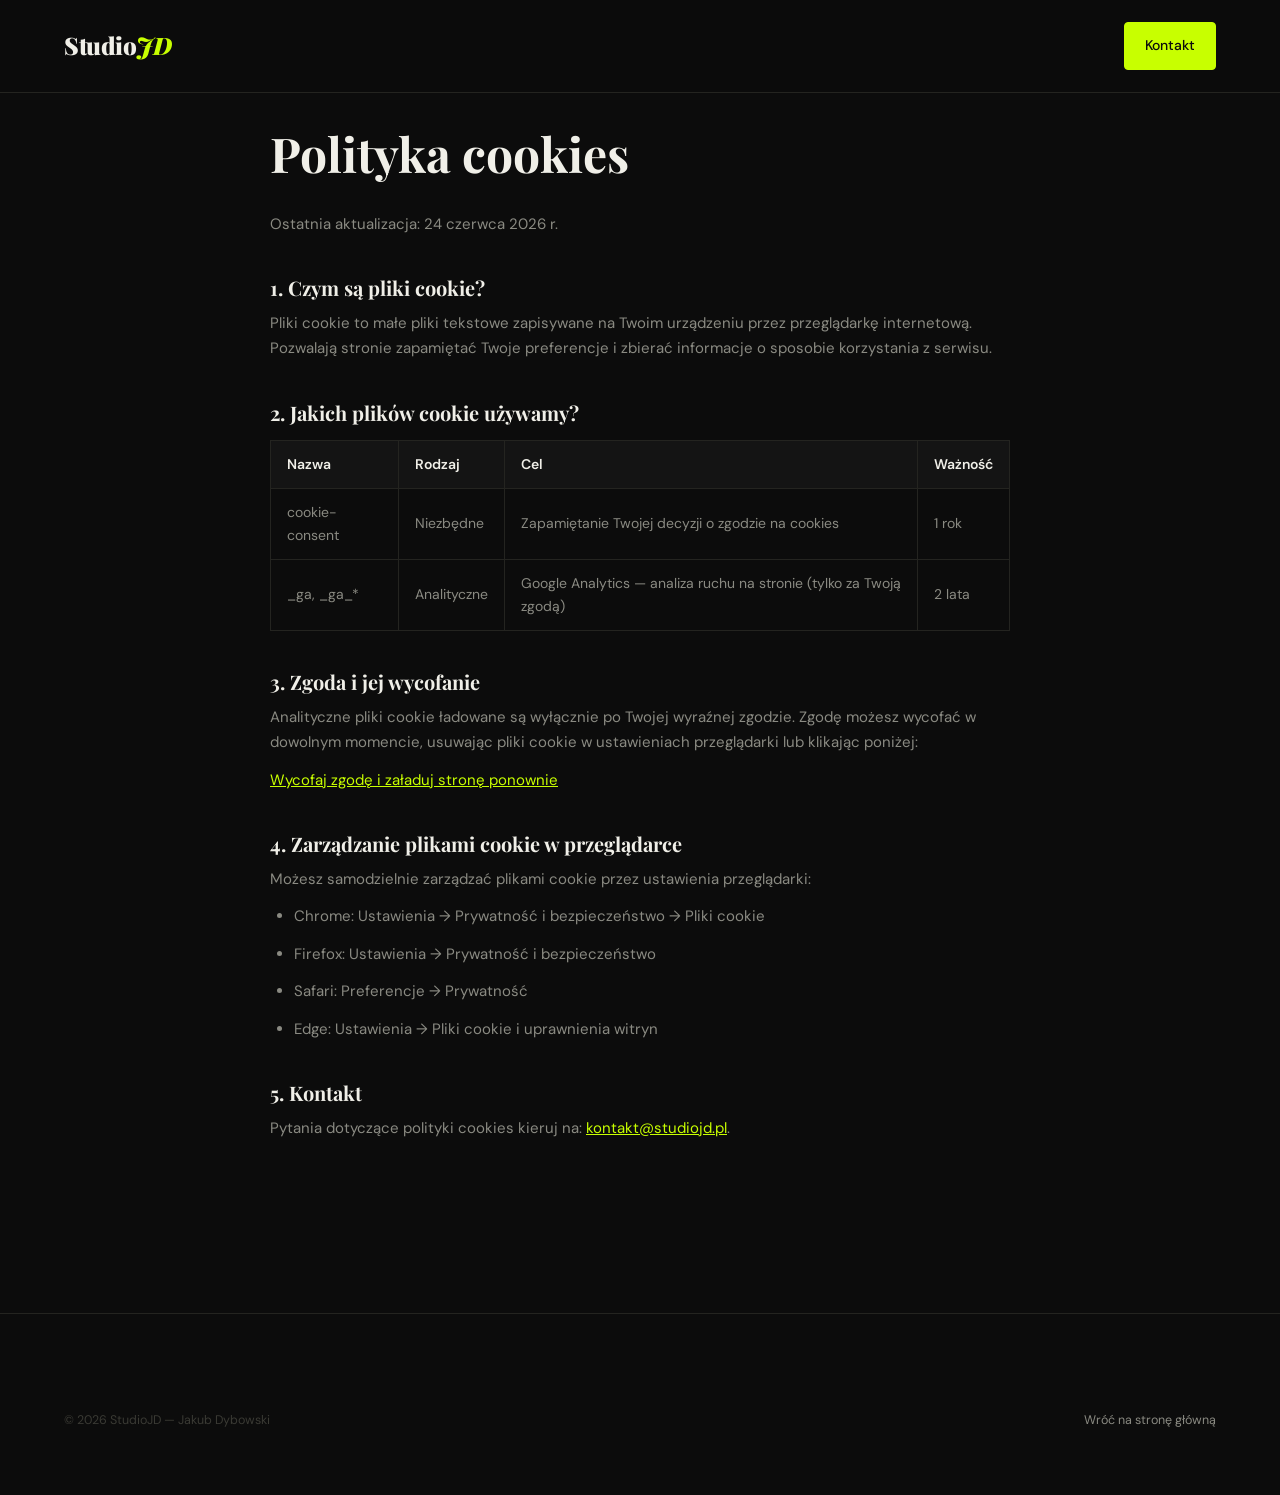
==== polityka-cookies.html @ d6a3411d "Initial commit — StudioJD website" ====
<!DOCTYPE html>
<html lang="pl">
<head>
  <meta charset="UTF-8">
  <meta name="viewport" content="width=device-width, initial-scale=1.0">
  <title>Polityka cookies — StudioJD</title>
  <meta name="robots" content="noindex, follow">
  <link rel="preconnect" href="https://fonts.googleapis.com">
  <link rel="preconnect" href="https://fonts.gstatic.com" crossorigin>
  <link href="https://fonts.googleapis.com/css2?family=Playfair+Display:wght@700&family=DM+Sans:wght@400;500&display=swap" rel="stylesheet">
  <link rel="stylesheet" href="css/style.css">
  <style>
    .legal-page { padding-block: 8rem 6rem; max-width: 740px; margin-inline: auto; }
    .legal-page h1 { font-size: clamp(2rem, 5vw, 3rem); margin-bottom: 2rem; }
    .legal-page h2 { font-size: 1.25rem; margin-top: 2.5rem; margin-bottom: 0.75rem; }
    .legal-page p, .legal-page li { color: var(--text-2); line-height: 1.7; margin-bottom: 0.75rem; }
    .legal-page ul { list-style: disc; padding-left: 1.5rem; }
    .legal-page strong { color: var(--text); }
    .legal-page a { color: var(--accent); text-decoration: underline; }
    .cookie-table { width: 100%; border-collapse: collapse; font-size: 0.875rem; margin-block: 1rem; }
    .cookie-table th, .cookie-table td { padding: 0.75rem 1rem; text-align: left; border: 1px solid var(--border); }
    .cookie-table th { background: var(--bg-2); color: var(--text); font-weight: 600; }
    .cookie-table td { color: var(--text-2); }
  </style>
</head>
<body>
  <a class="skip-link" href="#main">Przejdź do treści</a>
  <header class="site-header is-scrolled">
    <nav class="nav container">
      <a href="/" class="logo-text">Studio<em>JD</em></a>
      <a href="/#kontakt" class="btn btn--primary" style="font-size:0.875rem;padding:0.625rem 1.25rem;">Kontakt</a>
    </nav>
  </header>

  <main id="main">
    <div class="container">
      <article class="legal-page">
        <h1>Polityka cookies</h1>
        <p>Ostatnia aktualizacja: 24 czerwca 2026 r.</p>

        <h2>1. Czym są pliki cookie?</h2>
        <p>Pliki cookie to małe pliki tekstowe zapisywane na Twoim urządzeniu przez przeglądarkę internetową. Pozwalają stronie zapamiętać Twoje preferencje i zbierać informacje o sposobie korzystania z serwisu.</p>

        <h2>2. Jakich plików cookie używamy?</h2>
        <table class="cookie-table">
          <thead>
            <tr>
              <th>Nazwa</th>
              <th>Rodzaj</th>
              <th>Cel</th>
              <th>Ważność</th>
            </tr>
          </thead>
          <tbody>
            <tr>
              <td>cookie-consent</td>
              <td>Niezbędne</td>
              <td>Zapamiętanie Twojej decyzji o zgodzie na cookies</td>
              <td>1 rok</td>
            </tr>
            <tr>
              <td>_ga, _ga_*</td>
              <td>Analityczne</td>
              <td>Google Analytics — analiza ruchu na stronie (tylko za Twoją zgodą)</td>
              <td>2 lata</td>
            </tr>
          </tbody>
        </table>

        <h2>3. Zgoda i jej wycofanie</h2>
        <p>Analityczne pliki cookie ładowane są wyłącznie po Twojej wyraźnej zgodzie. Zgodę możesz wycofać w dowolnym momencie, usuwając pliki cookie w ustawieniach przeglądarki lub klikając poniżej:</p>
        <p><button onclick="localStorage.removeItem('cookie-consent'); window.location.reload();" style="color:var(--accent);text-decoration:underline;cursor:pointer;background:none;border:none;font:inherit;padding:0;">Wycofaj zgodę i załaduj stronę ponownie</button></p>

        <h2>4. Zarządzanie plikami cookie w przeglądarce</h2>
        <p>Możesz samodzielnie zarządzać plikami cookie przez ustawienia przeglądarki:</p>
        <ul>
          <li>Chrome: Ustawienia → Prywatność i bezpieczeństwo → Pliki cookie</li>
          <li>Firefox: Ustawienia → Prywatność i bezpieczeństwo</li>
          <li>Safari: Preferencje → Prywatność</li>
          <li>Edge: Ustawienia → Pliki cookie i uprawnienia witryn</li>
        </ul>

        <h2>5. Kontakt</h2>
        <p>Pytania dotyczące polityki cookies kieruj na: <a href="mailto:kontakt@studiojd.pl">kontakt@studiojd.pl</a>.</p>
      </article>
    </div>
  </main>

  <footer class="site-footer">
    <div class="container">
      <div class="footer__bottom" style="border-top:none;margin-top:0;">
        <p>&copy; 2026 StudioJD — Jakub Dybowski</p>
        <p><a href="/" style="color:var(--text-2);">Wróć na stronę główną</a></p>
      </div>
    </div>
  </footer>
</body>
</html>
---- css/style.css ----
/* ════════════════════════════════════════════
   TOKENS
════════════════════════════════════════════ */
:root {
  --bg:        #0C0C0C;
  --bg-2:      #141414;
  --bg-3:      #1C1C1C;
  --accent:    #C8FF00;
  --accent-2:  #9ECC00;
  --text:      #F0EFE8;
  --text-2:    #8A8A82;
  --text-3:    #3A3A34;
  --border:    #242420;
  --border-2:  #2E2E28;
  --green:     #4ADE80;

  --font-serif: 'Playfair Display', Georgia, serif;
  --font-sans:  'DM Sans', system-ui, -apple-system, sans-serif;

  --h1: clamp(3.5rem, 10vw, 10rem);
  --h2: clamp(1.9rem, 4.5vw, 3.75rem);
  --h3: clamp(1.05rem, 1.8vw, 1.3rem);

  --radius:    4px;
  --radius-md: 10px;

  --ease:    cubic-bezier(0.16, 1, 0.3, 1);
  --t:       240ms;
  --t-slow:  640ms;

  --container: 1280px;
  --gutter:    clamp(1.25rem, 5vw, 4rem);

  --s1:  0.5rem;
  --s2:  1rem;
  --s3:  1.5rem;
  --s4:  2rem;
  --s6:  3rem;
  --s8:  4rem;
  --s12: 6rem;
  --s16: 8rem;
  --s20: 10rem;
}

/* ════════════════════════════════════════════
   RESET
════════════════════════════════════════════ */
*, *::before, *::after { box-sizing: border-box; margin: 0; padding: 0; }
html {
  scroll-behavior: smooth;
  -webkit-font-smoothing: antialiased;
  -moz-osx-font-smoothing: grayscale;
  text-rendering: optimizeLegibility;
}
body {
  background: var(--bg);
  color: var(--text);
  font-family: var(--font-sans);
  font-size: clamp(0.9375rem, 1.1vw, 1.0625rem);
  line-height: 1.65;
  overflow-x: hidden;
}
img, video, svg { max-width: 100%; height: auto; display: block; }
a { color: inherit; text-decoration: none; }
button { cursor: pointer; border: none; background: none; font: inherit; color: inherit; }
ul, ol { list-style: none; }
input, textarea, select { font: inherit; color: inherit; }
h1, h2, h3, h4 { font-family: var(--font-serif); line-height: 1.08; font-weight: 700; }

/* ════════════════════════════════════════════
   UTILITIES
════════════════════════════════════════════ */
.container {
  width: 100%;
  max-width: var(--container);
  margin-inline: auto;
  padding-inline: var(--gutter);
}

.visually-hidden {
  position: absolute;
  width: 1px; height: 1px;
  overflow: hidden;
  clip: rect(0,0,0,0);
  white-space: nowrap;
}

.skip-link {
  position: absolute;
  top: -200%;
  left: 1rem;
  z-index: 9999;
  padding: 0.75rem 1.5rem;
  background: var(--accent);
  color: var(--bg);
  font-weight: 600;
  border-radius: var(--radius);
  transition: top 0.15s;
}
.skip-link:focus { top: 1rem; }

/* ════════════════════════════════════════════
   TYPOGRAPHY AIDS
════════════════════════════════════════════ */
.section-heading { letter-spacing: -0.025em; }
.section-heading em { color: var(--accent); font-style: italic; }

.section-header {
  display: flex;
  align-items: baseline;
  gap: var(--s4);
  margin-bottom: var(--s12);
}

.section-number {
  font-family: var(--font-sans);
  font-size: 0.75rem;
  font-weight: 500;
  color: var(--text-3);
  letter-spacing: 0.15em;
  text-transform: uppercase;
  flex-shrink: 0;
  padding-top: 0.5em;
}

/* ════════════════════════════════════════════
   REVEAL ANIMATIONS
════════════════════════════════════════════ */
.reveal-up {
  opacity: 0;
  transform: translateY(36px);
  transition: opacity var(--t-slow) var(--ease),
              transform var(--t-slow) var(--ease);
}
.reveal-up.is-visible { opacity: 1; transform: translateY(0); }

/* Clip reveal for hero heading lines */
.reveal-clip {
  display: block;
  overflow: hidden;
  line-height: 0.96;
  padding-bottom: 0.14em;
}
.reveal-clip > span {
  display: block;
  transform: translateY(108%);
  transition: transform var(--t-slow) var(--ease);
}
.reveal-clip.is-visible > span { transform: translateY(0); }

@media (prefers-reduced-motion: reduce) {
  .reveal-up, .reveal-clip, .reveal-clip > span {
    opacity: 1; transform: none; transition: none;
  }
  * { animation-duration: 0.01ms !important; animation-iteration-count: 1 !important; }
}

/* ════════════════════════════════════════════
   BUTTONS
════════════════════════════════════════════ */
.btn {
  display: inline-flex;
  align-items: center;
  justify-content: center;
  gap: 0.5rem;
  padding: 0.875rem 2rem;
  font-family: var(--font-sans);
  font-size: 0.9375rem;
  font-weight: 500;
  border-radius: var(--radius);
  border: 1.5px solid transparent;
  transition: background var(--t) var(--ease),
              border-color var(--t) var(--ease),
              color var(--t) var(--ease),
              transform var(--t) var(--ease);
  white-space: nowrap;
  cursor: pointer;
  text-decoration: none;
  min-height: 48px;
}
.btn--primary {
  background: var(--accent);
  color: var(--bg);
  border-color: var(--accent);
}
.btn--primary:hover {
  background: var(--text);
  border-color: var(--text);
  transform: translateY(-2px);
}
.btn--ghost {
  background: transparent;
  color: var(--text);
  border-color: var(--border-2);
}
.btn--ghost:hover {
  border-color: var(--text-2);
  background: var(--bg-2);
}
.btn--full { width: 100%; }
.btn:focus-visible { outline: 2px solid var(--accent); outline-offset: 3px; }

.btn-spinner { display: none; }
.btn.is-loading .btn-label { display: none; }
.btn.is-loading .btn-spinner {
  display: block;
  width: 18px; height: 18px;
  border: 2px solid rgba(0,0,0,0.25);
  border-top-color: var(--bg);
  border-radius: 50%;
  animation: spin 0.6s linear infinite;
}
@keyframes spin { to { transform: rotate(360deg); } }

/* ════════════════════════════════════════════
   NAVIGATION
════════════════════════════════════════════ */
.site-header {
  position: fixed;
  inset: 0 0 auto;
  z-index: 100;
  padding-block: 1.375rem;
  transition: background var(--t) var(--ease),
              border-color var(--t) var(--ease),
              transform var(--t-slow) var(--ease);
  border-bottom: 1px solid transparent;
}
.site-header.is-scrolled {
  background: rgba(12,12,12,0.9);
  backdrop-filter: blur(16px);
  -webkit-backdrop-filter: blur(16px);
  border-color: var(--border);
}
.site-header.is-hidden { transform: translateY(-100%); }

.nav {
  display: flex;
  align-items: center;
  justify-content: space-between;
  gap: var(--s4);
}

.nav__logo, .logo-text {
  font-family: var(--font-serif);
  font-size: 1.5rem;
  font-weight: 900;
  color: var(--text);
  letter-spacing: -0.02em;
  text-decoration: none;
  display: inline-block;
}
.logo-text em { color: var(--accent); font-style: italic; }

.nav__menu {
  display: flex;
  align-items: center;
  gap: var(--s6);
}
.nav__menu a {
  font-size: 0.875rem;
  color: var(--text-2);
  transition: color var(--t) var(--ease);
}
.nav__menu a:hover { color: var(--text); }
.nav__menu a:focus-visible { outline: 2px solid var(--accent); border-radius: 2px; }

.nav__cta {
  padding: 0.625rem 1.25rem;
  background: var(--accent) !important;
  color: var(--bg) !important;
  border-radius: var(--radius);
  font-weight: 500 !important;
  min-height: 44px;
  display: flex;
  align-items: center;
}
.nav__cta:hover { background: var(--text) !important; transform: translateY(-1px); }

.nav__toggle {
  display: none;
  flex-direction: column;
  gap: 5px;
  padding: 6px;
  z-index: 101;
  min-width: 44px;
  min-height: 44px;
  align-items: center;
  justify-content: center;
}
.nav__toggle span {
  display: block;
  width: 24px; height: 1.5px;
  background: var(--text);
  transition: transform var(--t) var(--ease), opacity var(--t);
  transform-origin: center;
}
.nav__toggle[aria-expanded="true"] span:first-child {
  transform: translateY(6.5px) rotate(45deg);
}
.nav__toggle[aria-expanded="true"] span:last-child {
  transform: translateY(-6.5px) rotate(-45deg);
}

/* ════════════════════════════════════════════
   HERO
════════════════════════════════════════════ */
.hero {
  position: relative;
  min-height: 100svh;
  display: flex;
  flex-direction: column;
  justify-content: flex-end;
  padding-top: 5rem;
  padding-bottom: var(--s16);
  overflow: hidden;
}

/* Grain texture */
.hero::after {
  content: '';
  position: absolute;
  inset: 0;
  background-image: url("data:image/svg+xml,%3Csvg xmlns='http://www.w3.org/2000/svg' width='300' height='300'%3E%3Cfilter id='n'%3E%3CfeTurbulence type='fractalNoise' baseFrequency='0.7' numOctaves='4' stitchTiles='stitch'/%3E%3CfeColorMatrix type='saturate' values='0'/%3E%3C/filter%3E%3Crect width='300' height='300' filter='url(%23n)' opacity='0.035'/%3E%3C/svg%3E");
  pointer-events: none;
  z-index: 0;
}

.hero__bg {
  position: absolute;
  inset: 0;
  z-index: 0;
  overflow: hidden;
}

.hero__year {
  position: absolute;
  right: -2vw;
  top: 50%;
  transform: translateY(-50%);
  font-family: var(--font-serif);
  font-size: clamp(8rem, 22vw, 22rem);
  font-weight: 900;
  line-height: 1;
  color: transparent;
  -webkit-text-stroke: 1px var(--border);
  text-stroke: 1px var(--border);
  user-select: none;
  white-space: nowrap;
}

.hero__container {
  position: relative;
  z-index: 1;
  display: flex;
  flex-direction: column;
}

.hero__label {
  display: flex;
  align-items: center;
  gap: 0.875rem;
  margin-bottom: var(--s8);
  font-size: 0.75rem;
  color: var(--text-2);
  letter-spacing: 0.12em;
  text-transform: uppercase;
}
.label-line {
  display: block;
  width: 36px; height: 1px;
  background: var(--accent);
  flex-shrink: 0;
}

.hero__heading {
  font-size: var(--h1);
  font-weight: 900;
  letter-spacing: -0.035em;
  margin-bottom: var(--s8);
}
.hero__line--accent {
  color: var(--accent);
  margin-left: clamp(1.5rem, 8vw, 8rem);
}
.hero__line--accent > span { transition-delay: 140ms; }
.reveal-clip:last-child > span { transition-delay: 280ms; }

.hero__foot {
  display: flex;
  align-items: flex-end;
  justify-content: space-between;
  gap: var(--s8);
  padding-top: var(--s4);
  border-top: 1px solid var(--border);
}

.hero__sub {
  font-size: clamp(0.95rem, 1.4vw, 1.15rem);
  color: var(--text-2);
  line-height: 1.55;
  max-width: 36ch;
}

.hero__actions {
  display: flex;
  gap: var(--s2);
  flex-shrink: 0;
}

/* Stats — bottom right corner */
.hero__stats {
  position: fixed; /* intentionally fixed for visual interest */
  position: absolute;
  right: var(--gutter);
  bottom: var(--s16);
  z-index: 1;
  display: flex;
  flex-direction: column;
  align-items: flex-end;
  gap: var(--s4);
}

.stat {
  text-align: right;
}
.stat > span {
  display: block;
  font-family: var(--font-serif);
  font-size: clamp(2rem, 3.5vw, 3rem);
  font-weight: 700;
  line-height: 1;
  color: var(--text);
}
.stat > small {
  display: block;
  font-size: 0.75rem;
  color: var(--text-2);
  margin-top: 0.2em;
}
.stat-num { color: var(--text); }

/* Scroll hint */
.hero__scroll {
  position: absolute;
  bottom: var(--s8);
  left: var(--gutter);
  z-index: 1;
  display: flex;
  align-items: center;
  gap: 0.75rem;
  font-size: 0.7rem;
  color: var(--text-3);
  letter-spacing: 0.12em;
  text-transform: uppercase;
}
.scroll-bar {
  display: block;
  width: 36px; height: 1px;
  background: var(--border-2);
  position: relative;
  overflow: hidden;
}
.scroll-bar::after {
  content: '';
  position: absolute;
  inset: 0;
  background: var(--accent);
  transform: translateX(-100%);
  animation: scroll-march 2.5s ease-in-out infinite;
}
@keyframes scroll-march {
  0%   { transform: translateX(-100%); }
  50%  { transform: translateX(0); }
  100% { transform: translateX(100%); }
}

/* ════════════════════════════════════════════
   SCROLL PROGRESS BAR
════════════════════════════════════════════ */
.scroll-progress {
  position: fixed;
  top: 0; left: 0;
  height: 2px;
  width: 0%;
  background: var(--accent);
  z-index: 9999;
  transition: width 0.1s linear;
  pointer-events: none;
}

/* ════════════════════════════════════════════
   TICKER
════════════════════════════════════════════ */
.ticker-outer {
  position: relative;
  overflow: hidden;
  padding-block: 2.5rem;
  margin-top: calc(-1 * var(--s8));
  z-index: 2;
  pointer-events: none;
}

.ticker {
  background: var(--accent);
  padding-block: 0.9rem;
  overflow: hidden;
  transform: rotate(-1.75deg);
  box-shadow: 0 4px 40px rgba(200,255,0,0.15);
}

.ticker__track {
  display: flex;
  align-items: center;
  width: max-content;
  animation: scroll-ticker 28s linear infinite;
  will-change: transform;
}

.ticker:hover .ticker__track {
  animation-play-state: paused;
}

.ticker__item {
  font-family: var(--font-sans);
  font-size: 0.8125rem;
  font-weight: 600;
  color: var(--bg);
  text-transform: uppercase;
  letter-spacing: 0.1em;
  padding-inline: 2rem;
  white-space: nowrap;
}

.ticker__sep {
  color: rgba(12,12,12,0.3);
  font-size: 0.45rem;
  line-height: 1;
  flex-shrink: 0;
}

/* Ticker 2 — dark bg, lime text, reverse direction, opposite rotation */
.ticker-outer--reverse { margin-top: 0; }

.ticker--dark {
  background: var(--bg-2);
  transform: rotate(1.75deg);
  box-shadow: 0 4px 40px rgba(0,0,0,0.4);
  border-top: 1px solid var(--border);
  border-bottom: 1px solid var(--border);
}

.ticker__track--reverse {
  animation: scroll-ticker-reverse 28s linear infinite;
}

.ticker__item--lime { color: var(--accent); }
.ticker__sep--lime  { color: rgba(200,255,0,0.3); }

@keyframes scroll-ticker {
  from { transform: translateX(0); }
  to   { transform: translateX(-50%); }
}

@keyframes scroll-ticker-reverse {
  from { transform: translateX(-50%); }
  to   { transform: translateX(0); }
}

@media (prefers-reduced-motion: reduce) {
  .ticker__track,
  .ticker__track--reverse { animation: none; }
}

/* ════════════════════════════════════════════
   MANIFESTO
════════════════════════════════════════════ */
.manifesto {
  padding-block: var(--s20);
  border-top: 1px solid var(--border);
}

.manifesto__grid {
  display: grid;
  grid-template-columns: auto 1fr 1fr;
  gap: var(--s8) var(--s12);
  align-items: center;
}

.manifesto__number {
  font-family: var(--font-serif);
  font-size: clamp(4rem, 9vw, 9rem);
  font-weight: 900;
  color: var(--border-2);
  line-height: 1;
  user-select: none;
}

.manifesto__heading {
  font-size: clamp(1.6rem, 3.5vw, 2.75rem);
  letter-spacing: -0.025em;
  margin-bottom: var(--s6);
}

.manifesto__body p {
  color: var(--text-2);
  max-width: 62ch;
  margin-bottom: var(--s3);
}
.manifesto__body strong { color: var(--text); font-weight: 600; }

/* ── Browser mock ── */
.manifesto__visual {
  display: flex;
  flex-direction: column;
  align-items: center;
  gap: var(--s3);
}

.mock-browser {
  width: 100%;
  border-radius: 10px;
  overflow: hidden;
  border: 1px solid rgba(255,255,255,0.1);
  box-shadow: 0 24px 60px rgba(0,0,0,0.5), 0 0 0 1px rgba(200,255,0,0.06);
}

.mock-browser__chrome {
  display: flex;
  align-items: center;
  gap: 10px;
  padding: 9px 14px;
  background: #1C1C1C;
  border-bottom: 1px solid rgba(255,255,255,0.06);
}

.mock-browser__dots {
  display: flex;
  gap: 5px;
  flex-shrink: 0;
}
.mock-browser__dots span {
  width: 9px;
  height: 9px;
  border-radius: 50%;
}
.mock-browser__dots span:nth-child(1) { background: #FF5F57; }
.mock-browser__dots span:nth-child(2) { background: #FEBC2E; }
.mock-browser__dots span:nth-child(3) { background: #28C840; }

.mock-browser__url {
  flex: 1;
  background: rgba(255,255,255,0.06);
  border-radius: 4px;
  padding: 4px 10px;
  font-size: 0.65rem;
  color: rgba(255,255,255,0.25);
  font-family: var(--font-sans);
  letter-spacing: 0.02em;
}

.mock-browser__viewport {
  position: relative;
  height: 260px;
  overflow: hidden;
  background: #0C0C0C;
}

.mock-screen {
  position: absolute;
  inset: 0;
  padding: 18px 16px;
  opacity: 0;
  transform: translateY(10px);
  transition: opacity 0.5s var(--ease), transform 0.5s var(--ease);
  pointer-events: none;
}
.mock-screen--active {
  opacity: 1;
  transform: translateY(0);
}

.mock-screen__nav {
  display: flex;
  justify-content: space-between;
  align-items: center;
  margin-bottom: 22px;
}
.mock-nav-items { display: flex; gap: 8px; }

.mock-bar {
  background: rgba(255,255,255,0.08);
  border-radius: 3px;
  height: 8px;
}
.mock-bar--logo  { width: 56px; height: 10px; background: rgba(200,255,0,0.6); border-radius: 3px; }
.mock-bar--link  { width: 28px; height: 6px; }
.mock-bar--h1    { width: 88%; height: 20px; border-radius: 4px; margin-bottom: 9px; }
.mock-bar--short { width: 62%; }
.mock-bar--sub   { width: 72%; height: 7px; margin-bottom: 5px; }
.mock-bar--shorter { width: 48%; }
.mock-bar--cta   { width: 96px; height: 30px; background: var(--accent); border-radius: 5px; margin-top: 16px; }
.mock-bar--section-num { width: 22px; height: 7px; background: rgba(200,255,0,0.45); margin-bottom: 8px; }
.mock-bar--h2    { width: 52%; height: 13px; margin-bottom: 18px; }
.mock-bar--card-h { width: 80%; height: 8px; margin-bottom: 6px; }
.mock-bar--card-t { width: 90%; height: 6px; margin-bottom: 4px; opacity: 0.55; }
.mock-bar--submit { width: 100%; height: 30px; background: var(--accent); border-radius: 5px; margin-top: 10px; }

.mock-screen__hero { padding-top: 4px; }

.mock-screen__cards {
  display: grid;
  grid-template-columns: 1fr 1fr 1fr;
  gap: 8px;
}
.mock-card {
  background: rgba(255,255,255,0.04);
  border: 1px solid rgba(255,255,255,0.07);
  border-radius: 6px;
  padding: 10px 8px;
}
.mock-card__icon {
  width: 22px; height: 22px;
  border-radius: 4px;
  background: var(--accent);
  opacity: 0.25;
  margin-bottom: 8px;
}

.mock-field {
  height: 26px;
  background: rgba(255,255,255,0.05);
  border: 1px solid rgba(255,255,255,0.1);
  border-radius: 4px;
  margin-bottom: 8px;
}
.mock-field--tall { height: 54px; }

.mock-cursor {
  position: absolute;
  width: 0;
  height: 0;
  border-style: solid;
  border-width: 10px 6px 0 6px;
  border-color: rgba(255,255,255,0.85) transparent transparent transparent;
  pointer-events: none;
  z-index: 10;
  opacity: 0;
  transition: opacity 0.3s, left 0.9s cubic-bezier(0.25, 0.46, 0.45, 0.94), top 0.9s cubic-bezier(0.25, 0.46, 0.45, 0.94);
  transform: rotate(-15deg);
}

.mock-indicators {
  display: flex;
  gap: 6px;
  margin-top: 4px;
}
.mock-dot {
  width: 6px; height: 6px;
  border-radius: 3px;
  background: rgba(255,255,255,0.18);
  border: none;
  padding: 0;
  cursor: default;
  transition: background var(--t-base) var(--ease), width var(--t-base) var(--ease);
}
.mock-dot--active {
  background: var(--accent);
  width: 20px;
}

/* ════════════════════════════════════════════
   SERVICES
════════════════════════════════════════════ */
.services {
  padding-block: var(--s16);
  border-top: 1px solid var(--border);
}

/* Nowy układ tab-selektor */
.services__layout {
  display: grid;
  grid-template-columns: 280px 1fr;
  gap: 0;
  align-items: start;
}

/* ── Lewa nawigacja ── */
.services__nav {
  display: flex;
  flex-direction: column;
  border-left: 1px solid var(--border);
  position: sticky;
  top: 100px;
}

.svc-tab {
  display: grid;
  grid-template-columns: 36px 1fr 20px;
  align-items: center;
  gap: var(--s2) var(--s3);
  padding: var(--s4) var(--s4);
  background: none;
  border: none;
  border-left: 2px solid transparent;
  margin-left: -1px;
  cursor: pointer;
  text-align: left;
  color: var(--text-3);
  transition: color var(--t) var(--ease), border-color var(--t) var(--ease), background var(--t) var(--ease);
  position: relative;
}
.svc-tab:hover {
  color: var(--text-2);
  background: rgba(255,255,255,0.03);
}
.svc-tab.is-active {
  color: var(--text);
  border-left-color: var(--accent);
  background: rgba(200,255,0,0.04);
}

.svc-tab__num {
  font-family: var(--font-serif);
  font-size: 0.75rem;
  font-weight: 900;
  color: var(--text-3);
  line-height: 1;
  transition: color var(--t) var(--ease);
}
.svc-tab.is-active .svc-tab__num { color: var(--accent); }

.svc-tab__name {
  font-family: var(--font-sans);
  font-size: 0.875rem;
  font-weight: 500;
  line-height: 1.3;
}
.svc-tab__name small {
  font-size: 0.75rem;
  font-weight: 400;
  opacity: 0.6;
}

.svc-tab__arrow {
  opacity: 0;
  transform: translateX(-4px);
  transition: opacity var(--t) var(--ease), transform var(--t) var(--ease);
  color: var(--accent);
}
.svc-tab.is-active .svc-tab__arrow {
  opacity: 1;
  transform: translateX(0);
}

/* ── Prawy panel ── */
.services__content {
  display: grid;
  min-height: 420px;
  border-left: 1px solid var(--border);
  padding-left: var(--s12);
}

.svc-panel {
  grid-area: 1 / 1;
  opacity: 0;
  transform: translateY(14px);
  pointer-events: none;
  transition: opacity 0.4s var(--ease), transform 0.4s var(--ease);
}
.svc-panel.is-active {
  opacity: 1;
  transform: translateY(0);
  pointer-events: auto;
}

.svc-panel__ghost {
  display: block;
  font-family: var(--font-serif);
  font-size: clamp(6rem, 12vw, 11rem);
  font-weight: 900;
  line-height: 0.85;
  color: transparent;
  -webkit-text-stroke: 1px rgba(255,255,255,0.05);
  user-select: none;
  margin-bottom: calc(-1 * clamp(2rem, 4vw, 3.5rem));
  letter-spacing: -0.03em;
}

.svc-panel__label {
  font-size: 0.7rem;
  font-weight: 600;
  letter-spacing: 0.12em;
  text-transform: uppercase;
  color: var(--accent);
  margin-bottom: var(--s2);
}

.svc-panel__title {
  font-family: var(--font-serif);
  font-size: clamp(2rem, 4vw, 3.25rem);
  font-weight: 900;
  line-height: 1.05;
  letter-spacing: -0.025em;
  margin-bottom: var(--s5);
  color: var(--text);
}

.svc-panel__desc {
  color: var(--text-2);
  font-size: 0.9375rem;
  line-height: 1.7;
  max-width: 54ch;
  margin-bottom: var(--s6);
}

.svc-panel__list {
  list-style: none;
  display: grid;
  grid-template-columns: 1fr 1fr;
  gap: var(--s2) var(--s6);
  margin-bottom: var(--s8);
  padding: 0;
}
.svc-panel__list li {
  font-size: 0.875rem;
  color: var(--text-2);
  padding-left: var(--s4);
  position: relative;
  line-height: 1.5;
}
.svc-panel__list li::before {
  content: '';
  position: absolute;
  left: 0;
  top: 0.55em;
  width: 8px;
  height: 1px;
  background: var(--accent);
}

.svc-panel__meta {
  display: flex;
  gap: var(--s2);
  flex-wrap: wrap;
}

.svc-badge {
  display: inline-flex;
  align-items: center;
  padding: var(--s1) var(--s3);
  border-radius: 999px;
  font-size: 0.8125rem;
  font-weight: 600;
  background: var(--accent);
  color: #0C0C0C;
  letter-spacing: 0.01em;
}
.svc-badge--muted {
  background: transparent;
  border: 1px solid var(--border-2);
  color: var(--text-2);
  font-weight: 400;
}

/* ════════════════════════════════════════════
   PORTFOLIO
════════════════════════════════════════════ */
.portfolio {
  padding-block: var(--s16);
  border-top: 1px solid var(--border);
}

.portfolio__grid {
  display: grid;
  grid-template-columns: repeat(2, 1fr);
  gap: var(--s3);
  margin-bottom: var(--s8);
}

.portfolio-item {
  background: var(--bg-2);
  border: 1px solid var(--border);
  border-radius: var(--radius-md);
  overflow: hidden;
  transition: border-color var(--t) var(--ease),
              transform var(--t-slow) var(--ease);
}
.portfolio-item:hover {
  border-color: var(--border-2);
  transform: translateY(-6px);
}

/* Wide card spans both columns */
.portfolio-item--featured { grid-column: span 2; display: grid; grid-template-columns: 55% 1fr; }

.portfolio-item__visual {
  position: relative;
  aspect-ratio: 16 / 9;
  overflow: hidden;
}
.portfolio-item--featured .portfolio-item__visual { aspect-ratio: unset; }

.portfolio-item__visual::before {
  content: '';
  position: absolute;
  inset: 0;
  background: hsl(var(--hue, 0), 25%, 10%);
  transition: transform var(--t-slow) var(--ease);
}
.portfolio-item:hover .portfolio-item__visual::before { transform: scale(1.04); }

/* Grid pattern overlay */
.portfolio-item__visual::after {
  content: '';
  position: absolute;
  inset: 0;
  background-image:
    linear-gradient(hsl(var(--hue, 0), 40%, 22%) 1px, transparent 1px),
    linear-gradient(90deg, hsl(var(--hue, 0), 40%, 22%) 1px, transparent 1px);
  background-size: 36px 36px;
  opacity: 0.35;
}

.portfolio-item__type {
  position: absolute;
  top: 1rem; left: 1rem;
  z-index: 1;
  padding: 0.25rem 0.75rem;
  background: rgba(12,12,12,0.75);
  border: 1px solid var(--border);
  border-radius: 100px;
  font-size: 0.72rem;
  color: var(--text-2);
  backdrop-filter: blur(6px);
  -webkit-backdrop-filter: blur(6px);
}

.portfolio-item__info {
  padding: var(--s4);
}
.portfolio-item--featured .portfolio-item__info {
  padding: var(--s8);
  display: flex;
  flex-direction: column;
  justify-content: center;
}
.portfolio-item__info h3 {
  font-family: var(--font-sans);
  font-size: 1.125rem;
  font-weight: 600;
  margin-bottom: 0.5rem;
  letter-spacing: 0;
}
.portfolio-item__info p {
  font-size: 0.875rem;
  color: var(--text-2);
  margin-bottom: var(--s3);
  max-width: 44ch;
  line-height: 1.55;
}

.portfolio-item__tags {
  display: flex;
  flex-wrap: wrap;
  gap: 0.4rem;
}
.portfolio-item__tags span {
  padding: 0.2rem 0.6rem;
  background: var(--bg-3);
  border: 1px solid var(--border);
  border-radius: 100px;
  font-size: 0.72rem;
  color: var(--text-2);
}

.portfolio__cta {
  display: flex;
  align-items: center;
  gap: var(--s6);
  flex-wrap: wrap;
}
.portfolio__cta p { color: var(--text-2); }

/* ════════════════════════════════════════════
   PROCESS
════════════════════════════════════════════ */
.process {
  padding-block: var(--s16);
  border-top: 1px solid var(--border);
}

.process__steps {
  display: grid;
  grid-template-columns: repeat(4, 1fr);
  gap: var(--s6) var(--s4);
  position: relative;
}

/* Horizontal connector line */
.process__steps::before {
  content: '';
  position: absolute;
  top: 1.375rem;
  left: 1.5rem;
  right: 1.5rem;
  height: 1px;
  background: var(--border);
  z-index: 0;
}

.process-step { position: relative; z-index: 1; }

.process-step__num {
  display: flex;
  align-items: center;
  justify-content: center;
  width: 44px; height: 44px;
  border: 1px solid var(--border);
  border-radius: 50%;
  background: var(--bg);
  font-size: 0.75rem;
  font-weight: 600;
  color: var(--text-3);
  margin-bottom: var(--s4);
  transition: border-color var(--t) var(--ease), color var(--t) var(--ease);
}
.process-step:hover .process-step__num {
  border-color: var(--accent);
  color: var(--accent);
}

.process-step__content h3 {
  font-family: var(--font-sans);
  font-size: 1rem;
  font-weight: 600;
  letter-spacing: 0;
  margin-bottom: 0.5rem;
}
.process-step__content p {
  font-size: 0.875rem;
  color: var(--text-2);
  line-height: 1.6;
  margin-bottom: var(--s2);
}
.process-step__time {
  font-size: 0.75rem;
  color: var(--accent);
  letter-spacing: 0.04em;
}

/* ════════════════════════════════════════════
   ABOUT
════════════════════════════════════════════ */
.about {
  padding-block: var(--s16);
  border-top: 1px solid var(--border);
}

.about__grid {
  display: grid;
  grid-template-columns: 1fr 1fr;
  gap: var(--s16);
  align-items: center;
}

.about__body { margin-bottom: var(--s6); }
.about__body p { color: var(--text-2); max-width: 55ch; margin-bottom: var(--s3); }
.about__body strong { color: var(--text); font-weight: 600; }

.about__badges { display: flex; flex-wrap: wrap; gap: 0.5rem; }
.badge {
  padding: 0.375rem 0.875rem;
  background: var(--bg-2);
  border: 1px solid var(--border);
  border-radius: 100px;
  font-size: 0.8rem;
  color: var(--text-2);
}

.about__card {
  background: var(--bg-2);
  border: 1px solid var(--border);
  border-radius: var(--radius-md);
  overflow: hidden;
}

.about__card-top {
  display: flex;
  align-items: center;
  gap: var(--s3);
  padding: var(--s4) var(--s4);
  border-bottom: 1px solid var(--border);
}
.about__initials {
  width: 52px; height: 52px;
  background: var(--accent);
  color: var(--bg);
  font-family: var(--font-serif);
  font-size: 1.25rem;
  font-weight: 700;
  border-radius: var(--radius);
  display: flex;
  align-items: center;
  justify-content: center;
  flex-shrink: 0;
}
.about__card-top strong { display: block; font-weight: 600; margin-bottom: 0.2rem; }
.about__card-top span { font-size: 0.875rem; color: var(--text-2); }

.about__card-rows {
  padding: var(--s3) var(--s4);
  display: flex;
  flex-direction: column;
  gap: var(--s3);
}
.about__card-row {
  display: flex;
  justify-content: space-between;
  align-items: center;
  font-size: 0.875rem;
  padding-bottom: var(--s3);
  border-bottom: 1px solid var(--border);
}
.about__card-row:last-child { border-bottom: none; padding-bottom: 0; }
.about__card-row > span:first-child { color: var(--text-2); }

.available { display: flex; align-items: center; gap: 0.5rem; color: var(--green); }
.dot {
  width: 7px; height: 7px;
  border-radius: 50%;
  background: var(--green);
  animation: pulse-dot 2s ease-in-out infinite;
}
@keyframes pulse-dot {
  0%, 100% { opacity: 1; }
  50%       { opacity: 0.4; }
}

/* ════════════════════════════════════════════
   TESTIMONIALS
════════════════════════════════════════════ */
.testimonials {
  padding-block: var(--s16);
  border-top: 1px solid var(--border);
}

.testimonials__grid {
  display: grid;
  grid-template-columns: repeat(3, 1fr);
  gap: var(--s3);
}

.testimonial {
  padding: var(--s6);
  background: var(--bg-2);
  border: 1px solid var(--border);
  border-radius: var(--radius-md);
  transition: border-color var(--t) var(--ease),
              transform var(--t-slow) var(--ease);
}
.testimonial:hover { border-color: var(--border-2); transform: translateY(-5px); }

.testimonial__text {
  font-size: 0.9375rem;
  color: var(--text-2);
  line-height: 1.7;
  font-style: italic;
  margin-bottom: var(--s4);
}

.testimonial footer {
  padding-top: var(--s3);
  border-top: 1px solid var(--border);
  display: flex;
  flex-direction: column;
  gap: 0.25rem;
}
.testimonial__name { font-size: 0.875rem; font-weight: 600; }
.testimonial__role { font-size: 0.8rem; color: var(--text-2); }

/* ════════════════════════════════════════════
   FAQ
════════════════════════════════════════════ */
.faq {
  padding-block: var(--s16);
  border-top: 1px solid var(--border);
}

.faq__list {
  display: flex;
  flex-direction: column;
  max-width: 780px;
}

.faq-item {
  border-bottom: 1px solid var(--border);
}

.faq-item__q {
  width: 100%;
  display: flex;
  align-items: center;
  justify-content: space-between;
  gap: var(--s4);
  padding: var(--s4) 0;
  font-family: var(--font-sans);
  font-size: 1rem;
  font-weight: 500;
  color: var(--text);
  text-align: left;
  cursor: pointer;
  background: none;
  border: none;
  transition: color var(--t) var(--ease);
}
.faq-item__q:hover { color: var(--accent); }
.faq-item__q:focus-visible {
  outline: 2px solid var(--accent);
  outline-offset: 3px;
  border-radius: 2px;
}

.faq-item__icon {
  width: 20px; height: 20px;
  flex-shrink: 0;
  position: relative;
  border: 1px solid var(--border);
  border-radius: 50%;
  transition: border-color var(--t) var(--ease), transform var(--t) var(--ease), background var(--t) var(--ease);
}
.faq-item__icon::before,
.faq-item__icon::after {
  content: '';
  position: absolute;
  top: 50%; left: 50%;
  background: var(--text-2);
  transition: opacity var(--t) var(--ease), background var(--t) var(--ease);
}
.faq-item__icon::before {
  width: 8px; height: 1.5px;
  transform: translate(-50%, -50%);
}
.faq-item__icon::after {
  width: 1.5px; height: 8px;
  transform: translate(-50%, -50%);
}

/* Open state */
.faq-item__q[aria-expanded="true"] .faq-item__icon {
  background: var(--accent);
  border-color: var(--accent);
  transform: rotate(45deg);
}
.faq-item__q[aria-expanded="true"] .faq-item__icon::before,
.faq-item__q[aria-expanded="true"] .faq-item__icon::after {
  background: var(--bg);
}
.faq-item__q[aria-expanded="true"] { color: var(--accent); }

.faq-item__a {
  overflow: hidden;
  height: 0;
  transition: height var(--t-slow) var(--ease);
}
.faq-item__a p {
  padding-bottom: var(--s4);
  color: var(--text-2);
  font-size: 0.9375rem;
  line-height: 1.7;
  max-width: 64ch;
}

/* ════════════════════════════════════════════
   CONTACT
════════════════════════════════════════════ */
.contact {
  padding-block: var(--s16);
  border-top: 1px solid var(--border);
}

.contact__grid {
  display: grid;
  grid-template-columns: 1fr 1.6fr;
  gap: var(--s16);
  align-items: start;
}

.contact__lead {
  font-size: 1.05rem;
  color: var(--text-2);
  line-height: 1.65;
  margin-bottom: var(--s6);
  max-width: 38ch;
}

.contact__methods { display: flex; flex-direction: column; gap: var(--s2); }

.contact-method {
  display: flex;
  align-items: center;
  gap: var(--s3);
  padding: var(--s3) var(--s4);
  background: var(--bg-2);
  border: 1px solid var(--border);
  border-radius: var(--radius);
  transition: border-color var(--t) var(--ease), transform var(--t) var(--ease);
  min-height: 64px;
}
.contact-method:hover { border-color: var(--accent); transform: translateX(4px); }
.contact-method svg { color: var(--accent); flex-shrink: 0; }
.contact-method__label {
  display: block;
  font-size: 0.7rem;
  color: var(--text-2);
  text-transform: uppercase;
  letter-spacing: 0.08em;
  margin-bottom: 0.15rem;
}
.contact-method__value { font-weight: 500; font-size: 0.9375rem; }

/* ════════════════════════════════════════════
   FORM
════════════════════════════════════════════ */
.contact-form { display: flex; flex-direction: column; gap: var(--s4); }

.form-row {
  display: grid;
  grid-template-columns: 1fr 1fr;
  gap: var(--s3);
}

.form-group { display: flex; flex-direction: column; gap: 0.375rem; }

.form-group label {
  font-size: 0.8125rem;
  font-weight: 500;
  color: var(--text-2);
  letter-spacing: 0.01em;
}
.req { color: var(--accent); margin-left: 0.2rem; }

.form-group input,
.form-group textarea,
.form-group select {
  padding: 0.8rem 1rem;
  background: var(--bg-2);
  border: 1px solid var(--border);
  border-radius: var(--radius);
  color: var(--text);
  font-size: 0.9375rem;
  transition: border-color var(--t) var(--ease), box-shadow var(--t) var(--ease);
  -webkit-appearance: none;
  appearance: none;
}
.form-group input::placeholder,
.form-group textarea::placeholder { color: var(--text-3); }
.form-group input:focus,
.form-group textarea:focus,
.form-group select:focus {
  outline: none;
  border-color: var(--accent);
  box-shadow: 0 0 0 3px rgba(200,255,0,0.1);
}
.form-group input.is-error,
.form-group textarea.is-error,
.form-group select.is-error { border-color: #FF5555; }

.form-group textarea { resize: vertical; min-height: 130px; }

.form-group select {
  background-image: url("data:image/svg+xml,%3Csvg xmlns='http://www.w3.org/2000/svg' width='12' height='7' viewBox='0 0 12 7'%3E%3Cpath d='M1 1l5 5 5-5' stroke='%238A8A82' stroke-width='1.5' fill='none' stroke-linecap='round'/%3E%3C/svg%3E");
  background-repeat: no-repeat;
  background-position: right 1rem center;
  padding-right: 2.5rem;
  cursor: pointer;
}
.form-group select option { background: var(--bg-3); }

.form-error { font-size: 0.78rem; color: #FF7070; min-height: 1em; }

/* Checkbox */
.form-group--check .checkbox-label {
  display: grid;
  grid-template-columns: 20px 1fr;
  gap: 0.75rem;
  cursor: pointer;
  font-size: 0.8125rem;
  color: var(--text-2);
  line-height: 1.55;
  align-items: start;
}
.form-group--check input[type="checkbox"] {
  position: absolute; opacity: 0; width: 0; height: 0;
}
.checkbox-box {
  width: 20px; height: 20px;
  border: 1px solid var(--border);
  border-radius: var(--radius);
  background: var(--bg-2);
  display: flex;
  align-items: center;
  justify-content: center;
  flex-shrink: 0;
  margin-top: 2px;
  transition: border-color var(--t), background var(--t);
  position: relative;
}
.form-group--check input[type="checkbox"]:checked + .checkbox-box {
  background: var(--accent);
  border-color: var(--accent);
}
.form-group--check input[type="checkbox"]:checked + .checkbox-box::after {
  content: '';
  position: absolute;
  width: 10px; height: 6px;
  border-left: 2px solid var(--bg);
  border-bottom: 2px solid var(--bg);
  transform: rotate(-45deg) translate(0, -1px);
}
.form-group--check input[type="checkbox"]:focus-visible + .checkbox-box {
  outline: 2px solid var(--accent);
  outline-offset: 2px;
}
.form-group--check a { color: var(--accent); text-decoration: underline; }

.form-note { font-size: 0.75rem; color: var(--text-3); }

/* Form success state */
.form-success {
  text-align: center;
  padding: var(--s12) var(--s4);
  display: flex;
  flex-direction: column;
  align-items: center;
  gap: var(--s4);
}
.form-success h3 {
  font-size: 1.5rem;
  font-family: var(--font-serif);
}
.form-success p { color: var(--text-2); }

/* ════════════════════════════════════════════
   FOOTER
════════════════════════════════════════════ */
.site-footer {
  padding-block: var(--s12) var(--s8);
  border-top: 1px solid var(--border);
  margin-top: var(--s8);
}

.footer__top {
  display: flex;
  justify-content: space-between;
  gap: var(--s8);
  margin-bottom: var(--s8);
  padding-bottom: var(--s8);
  border-bottom: 1px solid var(--border);
}

.footer__brand .logo-text { font-size: 1.3rem; }
.footer__brand p {
  font-size: 0.875rem;
  color: var(--text-2);
  line-height: 1.6;
  margin-top: var(--s3);
  max-width: 30ch;
}

.footer__nav { display: flex; gap: var(--s12); }
.footer__nav ul { display: flex; flex-direction: column; gap: var(--s2); }
.footer__nav a {
  font-size: 0.875rem;
  color: var(--text-2);
  transition: color var(--t) var(--ease);
}
.footer__nav a:hover { color: var(--text); }

.footer__bottom {
  display: flex;
  justify-content: space-between;
  align-items: center;
  gap: var(--s4);
  flex-wrap: wrap;
}
.footer__bottom p { font-size: 0.78rem; color: var(--text-3); }

/* ════════════════════════════════════════════
   COOKIE BANNER
════════════════════════════════════════════ */
.cookie-banner {
  position: fixed;
  bottom: 1.5rem;
  left: 50%;
  transform: translateX(-50%) translateY(0);
  z-index: 200;
  background: var(--bg-2);
  border: 1px solid var(--border-2);
  border-radius: var(--radius-md);
  padding: 1.125rem 1.5rem;
  max-width: min(580px, calc(100vw - 2.5rem));
  box-shadow: 0 24px 64px rgba(0,0,0,0.5);
  transition: opacity var(--t) var(--ease), transform var(--t) var(--ease);
}
.cookie-banner.is-hidden {
  opacity: 0;
  transform: translateX(-50%) translateY(130%);
  pointer-events: none;
}
.cookie-inner {
  display: flex;
  align-items: center;
  gap: var(--s4);
  flex-wrap: wrap;
}
.cookie-inner p { font-size: 0.875rem; color: var(--text-2); flex: 1; min-width: 180px; }
.cookie-inner a { color: var(--accent); text-decoration: underline; }
.cookie-actions { display: flex; gap: var(--s2); flex-shrink: 0; }
.btn-cookie-reject {
  padding: 0.5rem 1.125rem;
  background: transparent;
  border: 1px solid var(--border);
  border-radius: var(--radius);
  font-size: 0.875rem;
  color: var(--text-2);
  cursor: pointer;
  min-height: 40px;
  transition: border-color var(--t), color var(--t);
}
.btn-cookie-reject:hover { border-color: var(--text-2); color: var(--text); }
.btn-cookie-accept {
  padding: 0.5rem 1.125rem;
  background: var(--accent);
  border: 1px solid var(--accent);
  border-radius: var(--radius);
  font-size: 0.875rem;
  font-weight: 600;
  color: var(--bg);
  cursor: pointer;
  min-height: 40px;
  transition: background var(--t), transform var(--t);
}
.btn-cookie-accept:hover { background: var(--text); transform: translateY(-1px); }

/* ════════════════════════════════════════════
   PAGE LOADER
════════════════════════════════════════════ */
#pageLoader {
  position: fixed;
  inset: 0;
  z-index: 9999;
  background: var(--bg);
  display: flex;
  align-items: center;
  justify-content: center;
  transition: opacity 0.5s var(--ease);
}
#pageLoader.is-done {
  opacity: 0;
  pointer-events: none;
}
.loader__inner {
  display: flex;
  flex-direction: column;
  align-items: center;
  gap: var(--s5);
}
.loader__logo {
  font-family: var(--font-sans);
  font-size: clamp(2rem, 5vw, 2.75rem);
  font-weight: 300;
  color: var(--text);
  letter-spacing: -0.03em;
}
.loader__logo strong {
  font-weight: 900;
  color: var(--accent);
}
.loader__bar {
  width: 160px;
  height: 1px;
  background: rgba(255,255,255,0.1);
  overflow: hidden;
}
.loader__fill {
  height: 100%;
  width: 0;
  background: var(--accent);
  animation: loaderFill 1.3s var(--ease) forwards;
}
@keyframes loaderFill { to { width: 100%; } }

/* ════════════════════════════════════════════
   DLA KOGO
════════════════════════════════════════════ */
.forwho {
  padding-block: var(--s16);
  border-top: 1px solid var(--border);
}
.forwho__grid {
  display: grid;
  grid-template-columns: repeat(3, 1fr);
  gap: var(--s6);
}
.forwho-card {
  padding: var(--s6);
  border: 1px solid var(--border);
  border-radius: var(--radius);
  display: flex;
  flex-direction: column;
  gap: var(--s4);
  transition: border-color var(--t) var(--ease), background var(--t) var(--ease);
  position: relative;
  overflow: hidden;
}
.forwho-card::before {
  content: '';
  position: absolute;
  top: 0; left: 0; right: 0;
  height: 2px;
  background: var(--accent);
  transform: scaleX(0);
  transform-origin: left;
  transition: transform var(--t-slow) var(--ease);
}
.forwho-card:hover { border-color: var(--border-2); background: rgba(255,255,255,0.02); }
.forwho-card:hover::before { transform: scaleX(1); }

.forwho-card__tag {
  font-size: 0.65rem;
  font-weight: 700;
  letter-spacing: 0.14em;
  text-transform: uppercase;
  color: var(--accent);
}
.forwho-card__problem {
  font-family: var(--font-serif);
  font-size: clamp(1.3rem, 2.2vw, 1.65rem);
  font-weight: 900;
  line-height: 1.1;
  letter-spacing: -0.02em;
  color: var(--text);
}
.forwho-card__who {
  font-size: 0.875rem;
  color: var(--text-2);
  line-height: 1.6;
}
.forwho-card__pains {
  list-style: none;
  padding: 0;
  display: flex;
  flex-direction: column;
  gap: var(--s1);
  flex: 1;
}
.forwho-card__pains li {
  font-size: 0.8125rem;
  color: var(--text-3);
  padding-left: var(--s4);
  position: relative;
  line-height: 1.5;
}
.forwho-card__pains li::before {
  content: '×';
  position: absolute;
  left: 0;
  color: rgba(255, 90, 90, 0.7);
  font-size: 0.75rem;
}
.forwho-card__result {
  font-size: 0.8125rem;
  color: var(--text-2);
  line-height: 1.6;
  padding: var(--s3) var(--s4);
  background: rgba(200,255,0,0.05);
  border-left: 2px solid var(--accent);
  border-radius: 0 var(--radius) var(--radius) 0;
}
.forwho-card__result-label {
  display: block;
  font-size: 0.65rem;
  font-weight: 700;
  letter-spacing: 0.1em;
  text-transform: uppercase;
  color: var(--accent);
  margin-bottom: 4px;
}

/* ════════════════════════════════════════════
   TECH STACK TICKER
════════════════════════════════════════════ */
.techstack {
  padding-block: var(--s12);
  border-top: 1px solid var(--border);
  overflow: hidden;
}
.techstack__label {
  text-align: center;
  font-size: 0.8125rem;
  color: var(--text-3);
  letter-spacing: 0.04em;
  margin-bottom: var(--s8);
}
.techstack__ticker {
  position: relative;
  overflow: hidden;
}
.techstack__ticker::before,
.techstack__ticker::after {
  content: '';
  position: absolute;
  top: 0; bottom: 0;
  width: 120px;
  z-index: 2;
  pointer-events: none;
}
.techstack__ticker::before { left: 0; background: linear-gradient(to right, var(--bg), transparent); }
.techstack__ticker::after  { right: 0; background: linear-gradient(to left, var(--bg), transparent); }

.techstack__track {
  display: flex;
  align-items: center;
  gap: var(--s6);
  width: max-content;
  animation: techScroll 28s linear infinite;
}
@keyframes techScroll {
  from { transform: translateX(0); }
  to   { transform: translateX(-50%); }
}
.tech-item {
  display: flex;
  align-items: center;
  gap: var(--s2);
  font-size: 0.875rem;
  font-weight: 500;
  color: var(--text-2);
  white-space: nowrap;
  transition: color var(--t) var(--ease);
}
.tech-item svg { color: var(--text-3); flex-shrink: 0; }
.tech-item:hover { color: var(--text); }
.tech-item:hover svg { color: var(--accent); }
.tech-sep {
  color: var(--border-2);
  font-size: 0.75rem;
  user-select: none;
}

/* ════════════════════════════════════════════
   FLOATING CTA
════════════════════════════════════════════ */
.float-cta {
  position: fixed;
  right: 0;
  top: 50%;
  transform: translateY(-50%) translateX(calc(100% + 1px));
  z-index: 200;
  display: flex;
  flex-direction: column;
  align-items: center;
  gap: var(--s2);
  padding: var(--s4) var(--s3);
  background: var(--accent);
  color: var(--bg);
  text-decoration: none;
  border-radius: var(--radius) 0 0 var(--radius);
  transition: transform 0.5s var(--ease), background var(--t) var(--ease);
  box-shadow: -4px 0 24px rgba(200,255,0,0.15);
}
.float-cta.is-visible {
  transform: translateY(-50%) translateX(0);
}
.float-cta:hover { background: #d4ff1a; }
.float-cta__text {
  writing-mode: vertical-rl;
  font-size: 0.6rem;
  font-weight: 800;
  letter-spacing: 0.16em;
  text-transform: uppercase;
  transform: rotate(180deg);
}
.float-cta svg { flex-shrink: 0; transform: rotate(90deg); }

@media (max-width: 768px) {
  .float-cta {
    top: auto;
    bottom: 0;
    right: 0;
    left: 0;
    flex-direction: row;
    justify-content: center;
    border-radius: var(--radius) var(--radius) 0 0;
    padding: var(--s3) var(--s6);
    transform: translateY(calc(100% + 1px));
  }
  .float-cta.is-visible { transform: translateY(0); }
  .float-cta__text { writing-mode: horizontal-tb; transform: none; font-size: 0.7rem; }
  .float-cta svg { transform: none; }
}

/* prefers-reduced-motion */
@media (prefers-reduced-motion: reduce) {
  .loader__fill { animation: none; width: 100%; }
  .techstack__track { animation: none; }
  .float-cta { transition: none; }
}

/* ════════════════════════════════════════════
   RESPONSIVE — tablet
════════════════════════════════════════════ */
@media (max-width: 1024px) {
  .hero__year { font-size: clamp(7rem, 28vw, 16rem); }
  .hero__stats { display: none; }
  .process__steps { grid-template-columns: repeat(2, 1fr); }
  .process__steps::before { display: none; }
  .testimonials__grid { grid-template-columns: repeat(2, 1fr); }
  .about__grid { gap: var(--s8); }
}

/* ════════════════════════════════════════════
   RESPONSIVE — mobile
════════════════════════════════════════════ */
@media (max-width: 768px) {
  :root { --gutter: 1.25rem; }

  /* Nav */
  .nav__toggle { display: flex; }
  .nav__menu {
    position: fixed;
    inset: 0;
    background: var(--bg);
    flex-direction: column;
    justify-content: center;
    align-items: center;
    gap: var(--s6);
    opacity: 0;
    pointer-events: none;
    transition: opacity var(--t-slow) var(--ease);
    z-index: 99;
  }
  .nav__menu.is-open { opacity: 1; pointer-events: all; }
  .nav__menu a { font-size: 1.5rem; color: var(--text); }
  .nav__cta {
    background: transparent !important;
    color: var(--accent) !important;
    border: none !important;
    padding: 0 !important;
    min-height: auto !important;
    font-size: 1.5rem !important;
  }

  /* Hero */
  .hero { padding-bottom: var(--s12); }
  .hero__foot { flex-direction: column; align-items: flex-start; gap: var(--s3); }
  .hero__actions { flex-direction: column; width: 100%; }
  .hero__actions .btn { width: 100%; }

  /* Sections */
  .section-header { flex-direction: column; gap: var(--s1); margin-bottom: var(--s8); }
  .manifesto__grid { grid-template-columns: 1fr; }
  .manifesto__number { display: none; }
  .manifesto__visual { width: 100%; max-width: 480px; margin-inline: auto; }
  .services__layout { grid-template-columns: 1fr; }
  .services__content { border-left: none; padding-left: 0; padding-top: var(--s8); }
  .services__nav { position: static; flex-direction: row; overflow-x: auto; border-left: none; border-bottom: 1px solid var(--border); gap: 0; padding-bottom: 0; scrollbar-width: none; }
  .services__nav::-webkit-scrollbar { display: none; }
  .svc-tab { grid-template-columns: auto; grid-template-rows: auto auto; justify-items: start; gap: 2px; border-left: none; border-bottom: 2px solid transparent; margin-left: 0; margin-bottom: -1px; white-space: nowrap; padding: var(--s3) var(--s4); }
  .svc-tab.is-active { border-left-color: transparent; border-bottom-color: var(--accent); }
  .svc-tab__arrow { display: none; }
  .svc-panel__list { grid-template-columns: 1fr; }
  .svc-panel__ghost { font-size: 5rem; }
  .forwho__grid { grid-template-columns: 1fr; }
  .portfolio__grid { grid-template-columns: 1fr; }
  .portfolio-item--featured { grid-column: auto; display: block; }
  .about__grid { grid-template-columns: 1fr; }
  .testimonials__grid { grid-template-columns: 1fr; }
  .contact__grid { grid-template-columns: 1fr; gap: var(--s8); }
  .form-row { grid-template-columns: 1fr; }
  .footer__top { flex-direction: column; }
  .footer__nav { flex-direction: column; gap: var(--s4); }
  .footer__bottom { flex-direction: column; text-align: center; }
  .process__steps { grid-template-columns: 1fr; }
}

@media (max-width: 480px) {
  .hero__heading { font-size: clamp(2rem, 13.5vw, 5.5rem); }
  .hero__line--accent { margin-left: clamp(0.75rem, 5vw, 3rem); }
}
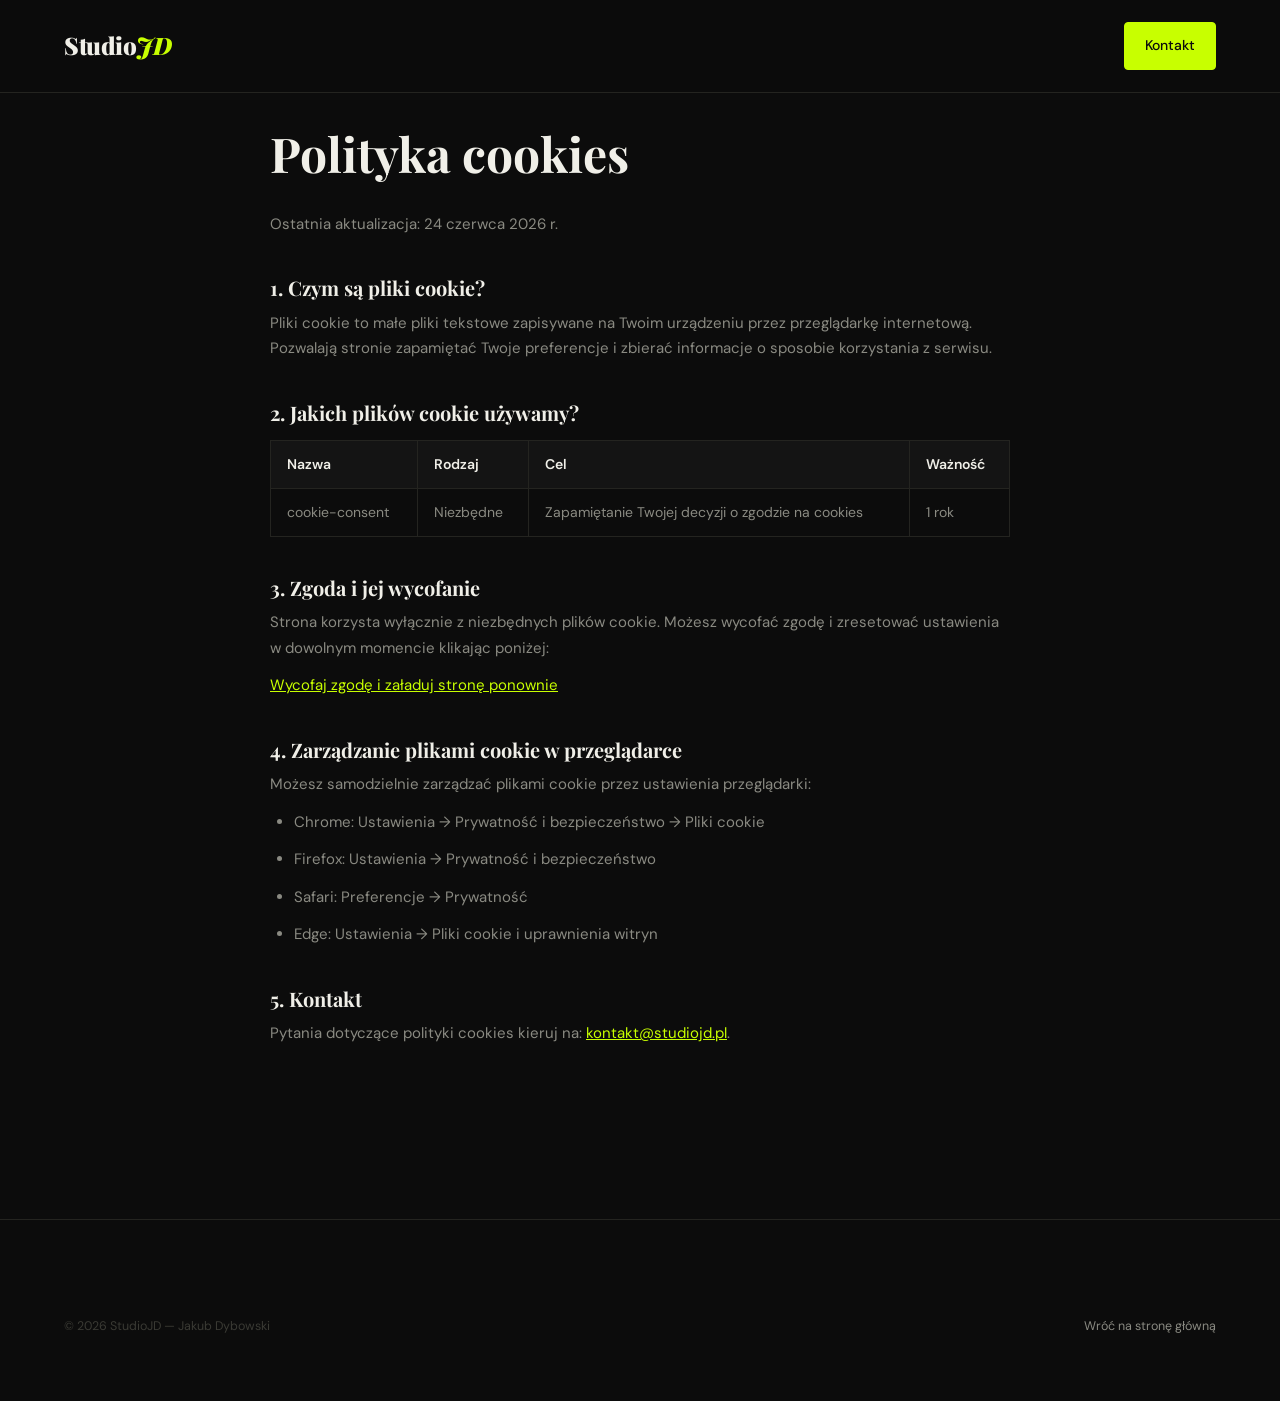
==== commit 1281a9e3: "legal: add Regulamin, fix cookie banner text, remove fake GA from cookie policy" ====
--- a/polityka-cookies.html
+++ b/polityka-cookies.html
@@ -58,17 +58,11 @@
               <td>Zapamiętanie Twojej decyzji o zgodzie na cookies</td>
               <td>1 rok</td>
             </tr>
-            <tr>
-              <td>_ga, _ga_*</td>
-              <td>Analityczne</td>
-              <td>Google Analytics — analiza ruchu na stronie (tylko za Twoją zgodą)</td>
-              <td>2 lata</td>
-            </tr>
           </tbody>
         </table>
 
         <h2>3. Zgoda i jej wycofanie</h2>
-        <p>Analityczne pliki cookie ładowane są wyłącznie po Twojej wyraźnej zgodzie. Zgodę możesz wycofać w dowolnym momencie, usuwając pliki cookie w ustawieniach przeglądarki lub klikając poniżej:</p>
+        <p>Strona korzysta wyłącznie z niezbędnych plików cookie. Możesz wycofać zgodę i zresetować ustawienia w dowolnym momencie klikając poniżej:</p>
         <p><button onclick="localStorage.removeItem('cookie-consent'); window.location.reload();" style="color:var(--accent);text-decoration:underline;cursor:pointer;background:none;border:none;font:inherit;padding:0;">Wycofaj zgodę i załaduj stronę ponownie</button></p>
 
         <h2>4. Zarządzanie plikami cookie w przeglądarce</h2>
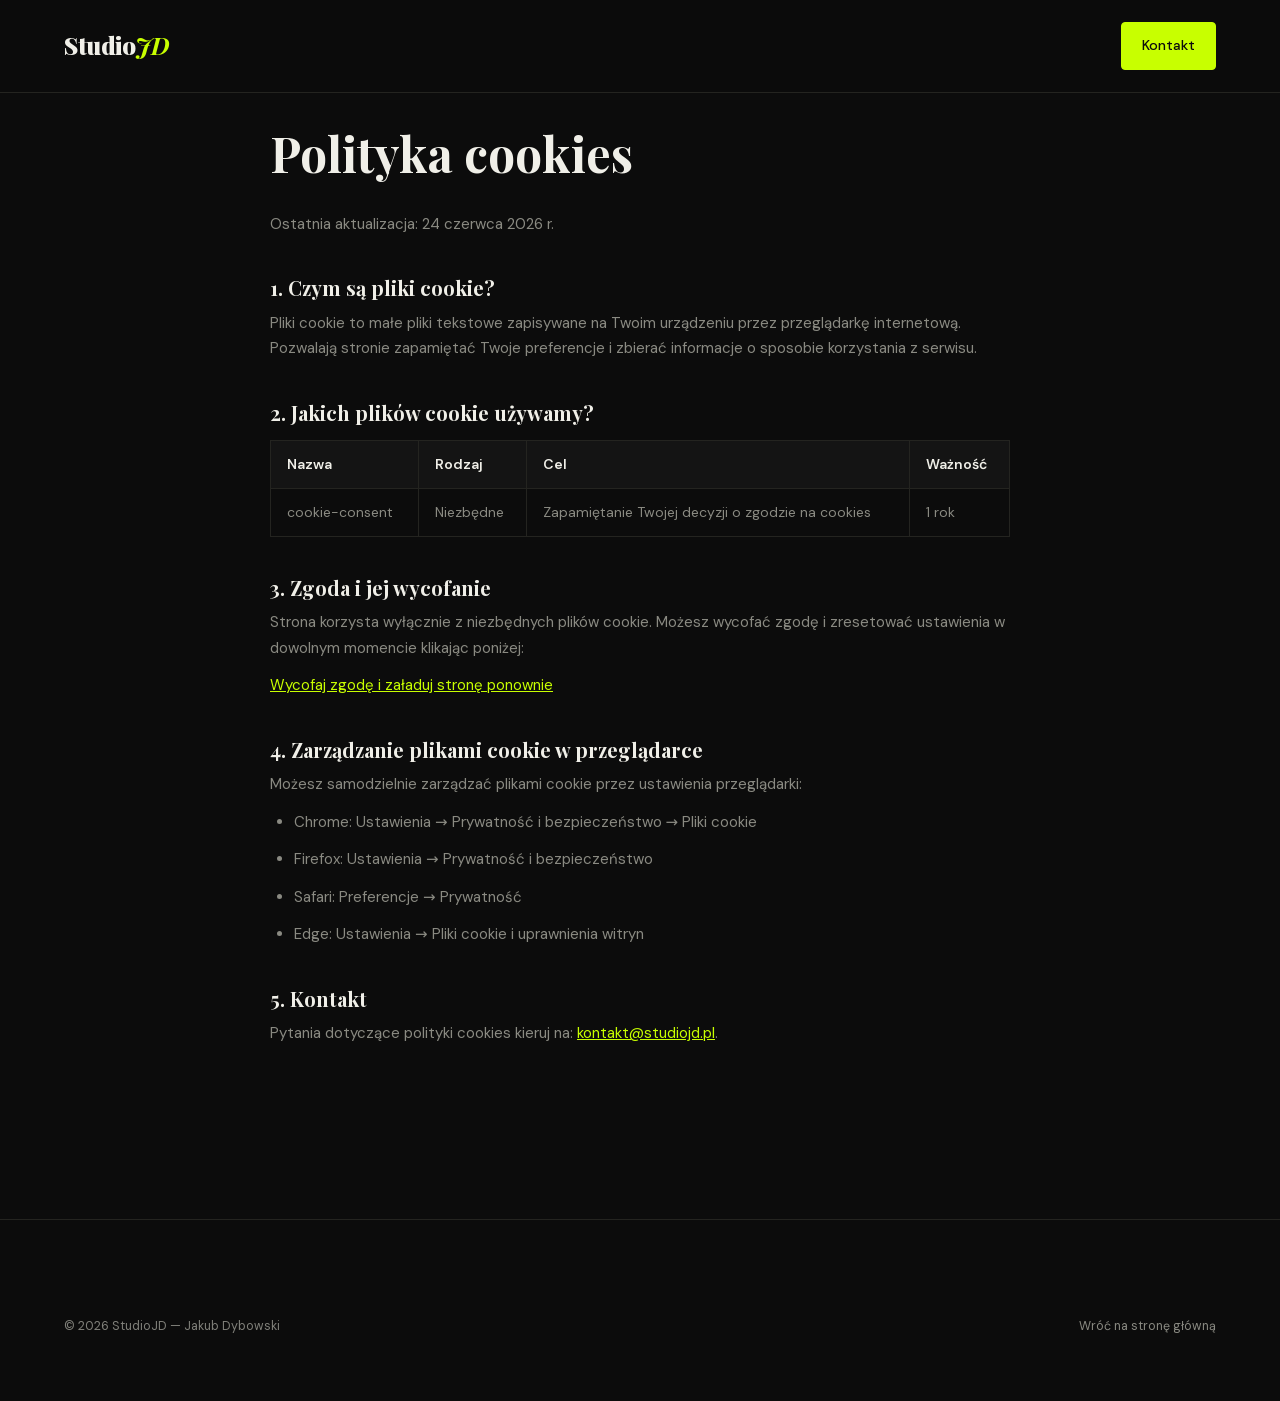
==== commit 61280479: "feat: blog, mobile LCP and a11y fixes, hide fabricated testimonials - Hide placeholder testimonials " ====
--- a/polityka-cookies.html
+++ b/polityka-cookies.html
@@ -5,9 +5,6 @@
   <meta name="viewport" content="width=device-width, initial-scale=1.0">
   <title>Polityka cookies — StudioJD</title>
   <meta name="robots" content="noindex, follow">
-  <link rel="preconnect" href="https://fonts.googleapis.com">
-  <link rel="preconnect" href="https://fonts.gstatic.com" crossorigin>
-  <link href="https://fonts.googleapis.com/css2?family=Playfair+Display:wght@700&family=DM+Sans:wght@400;500&display=swap" rel="stylesheet">
   <link rel="stylesheet" href="css/style.css">
   <style>
     .legal-page { padding-block: 8rem 6rem; max-width: 740px; margin-inline: auto; }
--- a/css/style.css
+++ b/css/style.css
@@ -1,3 +1,56 @@
+/* ════════════════════════════════════════════
+   FONTY — hostowane lokalnie (szybszy LCP, brak zapytań do Google)
+════════════════════════════════════════════ */
+@font-face {
+  font-family: 'DM Sans';
+  font-style: normal;
+  font-weight: 300 600;
+  font-display: swap;
+  src: url('/fonts/dm-sans-normal-latin-ext.woff2') format('woff2');
+  unicode-range: U+0100-02BA, U+02BD-02C5, U+02C7-02CC, U+02CE-02D7, U+02DD-02FF, U+0304, U+0308, U+0329, U+1D00-1DBF, U+1E00-1E9F, U+1EF2-1EFF, U+2020, U+20A0-20AB, U+20AD-20C4, U+2113, U+2C60-2C7F, U+A720-A7FF;
+}
+@font-face {
+  font-family: 'DM Sans';
+  font-style: normal;
+  font-weight: 300 600;
+  font-display: swap;
+  src: url('/fonts/dm-sans-normal-latin.woff2') format('woff2');
+  unicode-range: U+0000-00FF, U+0131, U+0152-0153, U+02BB-02BC, U+02C6, U+02DA, U+02DC, U+0304, U+0308, U+0329, U+2000-206F, U+20AC, U+2122, U+2191, U+2193, U+2212, U+2215, U+FEFF, U+FFFD;
+}
+@font-face {
+  font-family: 'Playfair Display';
+  font-style: italic;
+  font-weight: 400 700;
+  font-display: swap;
+  src: url('/fonts/playfair-display-italic-latin-ext.woff2') format('woff2');
+  unicode-range: U+0100-02BA, U+02BD-02C5, U+02C7-02CC, U+02CE-02D7, U+02DD-02FF, U+0304, U+0308, U+0329, U+1D00-1DBF, U+1E00-1E9F, U+1EF2-1EFF, U+2020, U+20A0-20AB, U+20AD-20C4, U+2113, U+2C60-2C7F, U+A720-A7FF;
+}
+@font-face {
+  font-family: 'Playfair Display';
+  font-style: italic;
+  font-weight: 400 700;
+  font-display: swap;
+  src: url('/fonts/playfair-display-italic-latin.woff2') format('woff2');
+  unicode-range: U+0000-00FF, U+0131, U+0152-0153, U+02BB-02BC, U+02C6, U+02DA, U+02DC, U+0304, U+0308, U+0329, U+2000-206F, U+20AC, U+2122, U+2191, U+2193, U+2212, U+2215, U+FEFF, U+FFFD;
+}
+@font-face {
+  font-family: 'Playfair Display';
+  font-style: normal;
+  font-weight: 700 900;
+  font-display: swap;
+  src: url('/fonts/playfair-display-normal-latin-ext.woff2') format('woff2');
+  unicode-range: U+0100-02BA, U+02BD-02C5, U+02C7-02CC, U+02CE-02D7, U+02DD-02FF, U+0304, U+0308, U+0329, U+1D00-1DBF, U+1E00-1E9F, U+1EF2-1EFF, U+2020, U+20A0-20AB, U+20AD-20C4, U+2113, U+2C60-2C7F, U+A720-A7FF;
+}
+@font-face {
+  font-family: 'Playfair Display';
+  font-style: normal;
+  font-weight: 700 900;
+  font-display: swap;
+  src: url('/fonts/playfair-display-normal-latin.woff2') format('woff2');
+  unicode-range: U+0000-00FF, U+0131, U+0152-0153, U+02BB-02BC, U+02C6, U+02DA, U+02DC, U+0304, U+0308, U+0329, U+2000-206F, U+20AC, U+2122, U+2191, U+2193, U+2212, U+2215, U+FEFF, U+FFFD;
+}
+
+
 /* ════════════════════════════════════════════
    TOKENS
 ════════════════════════════════════════════ */
@@ -9,7 +62,7 @@
   --accent-2:  #9ECC00;
   --text:      #F0EFE8;
   --text-2:    #8A8A82;
-  --text-3:    #3A3A34;
+  --text-3:    #80807A; /* min. 4.5:1 na --bg i --bg-2 (WCAG AA) */
   --border:    #242420;
   --border-2:  #2E2E28;
   --green:     #4ADE80;
@@ -1021,6 +1074,19 @@
   opacity: 0.35;
 }
 
+/* Real project screenshot fills the visual; decorative grid hides behind it */
+.portfolio-item__visual img {
+  position: absolute;
+  inset: 0;
+  width: 100%;
+  height: 100%;
+  object-fit: cover;
+  object-position: top center;
+  transition: transform var(--t-slow) var(--ease);
+}
+.portfolio-item__visual:has(img)::after { display: none; }
+.portfolio-item:hover .portfolio-item__visual img { transform: scale(1.04); }
+
 .portfolio-item__type {
   position: absolute;
   top: 1rem; left: 1rem;
@@ -1072,6 +1138,17 @@
   font-size: 0.72rem;
   color: var(--text-2);
 }
+
+.portfolio-item__link {
+  display: inline-block;
+  margin-top: 0.75rem;
+  font-size: 0.8rem;
+  color: var(--accent);
+  text-decoration: none;
+  letter-spacing: 0.02em;
+  transition: opacity var(--t);
+}
+.portfolio-item__link:hover { opacity: 0.75; }
 
 .portfolio__cta {
   display: flex;
@@ -1523,6 +1600,25 @@
 }
 .form-group--check a { color: var(--accent); text-decoration: underline; }
 
+/* Wyróżniony blok zgody */
+.consent-block {
+  background: rgba(200, 255, 0, 0.04);
+  border: 1px solid rgba(200, 255, 0, 0.25);
+  border-left: 3px solid var(--accent);
+  border-radius: var(--radius);
+  padding: 0.875rem 1rem;
+  margin-block: 0.25rem;
+  transition: border-color var(--t), background var(--t);
+}
+.consent-block:has(input:checked) {
+  background: rgba(200, 255, 0, 0.07);
+  border-color: rgba(200, 255, 0, 0.5);
+  border-left-color: var(--accent);
+}
+.consent-block .checkbox-label {
+  color: var(--text);
+}
+
 .form-note { font-size: 0.75rem; color: var(--text-3); }
 
 /* Form success state */
@@ -1539,6 +1635,199 @@
   font-family: var(--font-serif);
 }
 .form-success p { color: var(--text-2); }
+
+/* ════════════════════════════════════════════
+   QUIZ
+════════════════════════════════════════════ */
+.quiz {
+  display: flex;
+  flex-direction: column;
+  gap: var(--s5);
+  min-height: 440px;
+  position: relative;
+  overflow: hidden;
+  background: var(--bg-2);
+  border: 1px solid var(--border);
+  border-top: 3px solid var(--accent);
+  border-radius: var(--radius);
+  padding: var(--s8) var(--s7);
+
+  /* entrance start state */
+  opacity: 0;
+  transform: translateY(36px) scale(0.96);
+  transition: opacity 0.75s cubic-bezier(0.22, 1, 0.36, 1),
+              transform 0.75s cubic-bezier(0.22, 1, 0.36, 1),
+              box-shadow 0.75s var(--ease);
+}
+.quiz::before {
+  content: '';
+  position: absolute;
+  inset: 0;
+  background: radial-gradient(ellipse 70% 50% at 90% -10%, rgba(200,255,0,0.05) 0%, transparent 65%);
+  pointer-events: none;
+}
+.quiz.is-visible {
+  opacity: 1;
+  transform: translateY(0) scale(1);
+  box-shadow: 0 24px 80px rgba(0,0,0,0.45), 0 0 0 1px rgba(200,255,0,0.07);
+  animation: quizAttention 1.1s cubic-bezier(0.22, 1, 0.36, 1) 0.7s both;
+}
+@keyframes quizAttention {
+  0%   { box-shadow: 0 24px 80px rgba(0,0,0,0.45), 0 0 0 1px rgba(200,255,0,0.07); }
+  45%  { box-shadow: 0 24px 80px rgba(0,0,0,0.45), 0 0 0 1px rgba(200,255,0,0.5), 0 0 70px rgba(200,255,0,0.18); }
+  100% { box-shadow: 0 24px 80px rgba(0,0,0,0.45), 0 0 0 1px rgba(200,255,0,0.07); }
+}
+@media (prefers-reduced-motion: reduce) {
+  .quiz { transition: opacity 0.3s; transform: none !important; }
+  .quiz.is-visible { animation: none; box-shadow: none; }
+}
+
+/* Progress */
+.quiz__head { display: flex; align-items: center; gap: var(--s4); }
+.quiz__progress {
+  flex: 1;
+  height: 3px;
+  background: var(--bg-3);
+  border-radius: 99px;
+  overflow: hidden;
+}
+.quiz__fill {
+  height: 100%;
+  background: var(--accent);
+  border-radius: 99px;
+  width: 0%;
+  transition: width 0.5s var(--ease);
+}
+.quiz__label {
+  font-size: 0.725rem;
+  color: var(--text-3);
+  letter-spacing: 0.05em;
+  text-transform: uppercase;
+  white-space: nowrap;
+}
+
+/* Body & steps */
+.quiz__body { position: relative; flex: 1; }
+.quiz__step { display: none; }
+.quiz__step.is-active {
+  display: flex;
+  flex-direction: column;
+  gap: var(--s5);
+  animation: quizIn 0.35s var(--ease) both;
+}
+.quiz__step.is-leaving { animation: quizOut 0.22s var(--ease) both; }
+
+@keyframes quizIn {
+  from { opacity: 0; transform: translateY(10px); }
+  to   { opacity: 1; transform: translateY(0); }
+}
+@keyframes quizOut {
+  to { opacity: 0; transform: translateY(-8px); }
+}
+@media (prefers-reduced-motion: reduce) {
+  .quiz__step.is-active { animation: none; }
+  .quiz__step.is-leaving { animation: none; }
+  .quiz__fill { transition: none; }
+}
+
+.quiz__q {
+  font-family: var(--font-serif);
+  font-size: clamp(1.25rem, 2.8vw, 1.6rem);
+  font-weight: 700;
+  line-height: 1.2;
+  color: var(--text);
+}
+
+/* Options grid */
+.quiz__opts {
+  display: grid;
+  grid-template-columns: 1fr 1fr;
+  gap: var(--s3);
+}
+.quiz__opt {
+  display: flex;
+  flex-direction: column;
+  align-items: flex-start;
+  gap: 0.5rem;
+  padding: 1rem 1.125rem;
+  background: var(--bg-2);
+  border: 1px solid var(--border);
+  border-radius: var(--radius);
+  cursor: pointer;
+  text-align: left;
+  color: var(--text);
+  transition: border-color var(--t) var(--ease), background var(--t) var(--ease), transform var(--t) var(--ease);
+}
+.quiz__opt:hover {
+  border-color: var(--accent);
+  background: rgba(200,255,0,0.04);
+  transform: translateY(-2px);
+}
+.quiz__opt:focus-visible {
+  outline: 2px solid var(--accent);
+  outline-offset: 2px;
+}
+.quiz__opt.is-selected {
+  border-color: var(--accent);
+  background: rgba(200,255,0,0.08);
+}
+.quiz__opt svg { color: var(--accent); flex-shrink: 0; }
+.quiz__opt > span {
+  display: flex;
+  flex-direction: column;
+  gap: 0.2rem;
+  font-size: 0.875rem;
+  font-weight: 500;
+  line-height: 1.3;
+}
+.quiz__opt small {
+  font-size: 0.725rem;
+  color: var(--text-3);
+  font-weight: 400;
+}
+
+/* Summary bar (step 4) */
+.quiz__summary {
+  display: flex;
+  gap: var(--s4);
+  flex-wrap: wrap;
+  padding: 0.875rem 1.125rem;
+  background: var(--bg-2);
+  border: 1px solid var(--border);
+  border-left: 3px solid var(--accent);
+  border-radius: var(--radius);
+  margin-bottom: var(--s2);
+}
+.quiz__sum-item { display: flex; flex-direction: column; gap: 0.15rem; }
+.quiz__sum-item span {
+  font-size: 0.675rem;
+  text-transform: uppercase;
+  letter-spacing: 0.07em;
+  color: var(--text-3);
+}
+.quiz__sum-item strong { font-size: 0.825rem; color: var(--accent); }
+
+/* Back button */
+.quiz__back {
+  display: none;
+  align-items: center;
+  gap: 0.375rem;
+  background: none;
+  border: none;
+  color: var(--text-3);
+  font-size: 0.825rem;
+  cursor: pointer;
+  padding: 0;
+  margin-top: auto;
+  transition: color var(--t) var(--ease);
+}
+.quiz__back.is-visible { display: flex; }
+.quiz__back:hover { color: var(--text); }
+
+@media (max-width: 480px) {
+  .quiz__opts { grid-template-columns: 1fr; }
+  .quiz { min-height: unset; }
+}
 
 /* ════════════════════════════════════════════
    FOOTER
@@ -1641,54 +1930,6 @@
   transition: background var(--t), transform var(--t);
 }
 .btn-cookie-accept:hover { background: var(--text); transform: translateY(-1px); }
-
-/* ════════════════════════════════════════════
-   PAGE LOADER
-════════════════════════════════════════════ */
-#pageLoader {
-  position: fixed;
-  inset: 0;
-  z-index: 9999;
-  background: var(--bg);
-  display: flex;
-  align-items: center;
-  justify-content: center;
-  transition: opacity 0.5s var(--ease);
-}
-#pageLoader.is-done {
-  opacity: 0;
-  pointer-events: none;
-}
-.loader__inner {
-  display: flex;
-  flex-direction: column;
-  align-items: center;
-  gap: var(--s5);
-}
-.loader__logo {
-  font-family: var(--font-sans);
-  font-size: clamp(2rem, 5vw, 2.75rem);
-  font-weight: 300;
-  color: var(--text);
-  letter-spacing: -0.03em;
-}
-.loader__logo strong {
-  font-weight: 900;
-  color: var(--accent);
-}
-.loader__bar {
-  width: 160px;
-  height: 1px;
-  background: rgba(255,255,255,0.1);
-  overflow: hidden;
-}
-.loader__fill {
-  height: 100%;
-  width: 0;
-  background: var(--accent);
-  animation: loaderFill 1.3s var(--ease) forwards;
-}
-@keyframes loaderFill { to { width: 100%; } }
 
 /* ════════════════════════════════════════════
    DLA KOGO
@@ -1902,7 +2143,6 @@
 
 /* prefers-reduced-motion */
 @media (prefers-reduced-motion: reduce) {
-  .loader__fill { animation: none; width: 100%; }
   .techstack__track { animation: none; }
   .float-cta { transition: none; }
 }
@@ -1974,6 +2214,7 @@
   .forwho__grid { grid-template-columns: 1fr; }
   .portfolio__grid { grid-template-columns: 1fr; }
   .portfolio-item--featured { grid-column: auto; display: block; }
+  .portfolio-item--featured .portfolio-item__visual { aspect-ratio: 16 / 9; }
   .about__grid { grid-template-columns: 1fr; }
   .testimonials__grid { grid-template-columns: 1fr; }
   .contact__grid { grid-template-columns: 1fr; gap: var(--s8); }
@@ -1988,3 +2229,212 @@
   .hero__heading { font-size: clamp(2rem, 13.5vw, 5.5rem); }
   .hero__line--accent { margin-left: clamp(0.75rem, 5vw, 3rem); }
 }
+
+/* ════════════════════════════════════════════
+   BLOG — lista wpisów i artykuł
+   Układ redakcyjny: wiersze zamiast kart, wąska kolumna do czytania.
+════════════════════════════════════════════ */
+.blog-hero {
+  padding-block: clamp(8rem, 18vw, 12rem) var(--s8);
+  border-bottom: 1px solid var(--border);
+}
+.blog-hero__label {
+  font-size: 0.78rem;
+  letter-spacing: 0.18em;
+  text-transform: uppercase;
+  color: var(--text-3);
+  margin-bottom: var(--s3);
+}
+.blog-hero__title {
+  font-size: clamp(2.75rem, 8vw, 6.5rem);
+  letter-spacing: -0.035em;
+  max-width: 14ch;
+}
+.blog-hero__title em { color: var(--accent); font-style: italic; }
+.blog-hero__lead {
+  margin-top: var(--s4);
+  max-width: 52ch;
+  color: var(--text-2);
+  font-size: clamp(1rem, 1.4vw, 1.15rem);
+  line-height: 1.7;
+}
+
+.post-list { list-style: none; padding: 0; margin: 0; }
+.post-row { border-bottom: 1px solid var(--border); }
+.post-row__link {
+  display: grid;
+  grid-template-columns: 4rem 1fr auto;
+  gap: var(--s4);
+  align-items: start;
+  padding-block: var(--s6);
+  color: inherit;
+  text-decoration: none;
+}
+.post-row__num {
+  font-size: 0.78rem;
+  letter-spacing: 0.15em;
+  color: var(--text-3);
+  padding-top: 0.55rem;
+}
+.post-row__cat {
+  display: inline-block;
+  font-size: 0.72rem;
+  letter-spacing: 0.14em;
+  text-transform: uppercase;
+  color: var(--accent);
+  margin-bottom: var(--s1);
+}
+.post-row__title {
+  font-size: clamp(1.5rem, 3.2vw, 2.4rem);
+  letter-spacing: -0.02em;
+  max-width: 28ch;
+  transition: color var(--t) var(--ease);
+}
+.post-row__excerpt {
+  margin-top: var(--s2);
+  max-width: 62ch;
+  color: var(--text-2);
+  line-height: 1.7;
+}
+.post-row__meta {
+  margin-top: var(--s2);
+  font-size: 0.82rem;
+  color: var(--text-3);
+}
+.post-row__arrow {
+  width: 3rem; height: 3rem;
+  display: grid; place-items: center;
+  border: 1px solid var(--border-2);
+  border-radius: 50%;
+  color: var(--text-2);
+  transition: transform var(--t) var(--ease), background var(--t) var(--ease), color var(--t) var(--ease), border-color var(--t) var(--ease);
+}
+.post-row__link:hover .post-row__title { color: var(--accent); }
+.post-row__link:hover .post-row__arrow {
+  background: var(--accent); border-color: var(--accent); color: var(--bg);
+  transform: translateX(4px) rotate(-45deg);
+}
+.post-row__link:focus-visible { outline: 2px solid var(--accent); outline-offset: 6px; }
+
+/* Artykuł */
+.article { padding-block: clamp(8rem, 16vw, 11rem) var(--s12); }
+.article__inner { max-width: 44rem; margin-inline: auto; }
+.article__crumbs {
+  font-size: 0.82rem; color: var(--text-3); margin-bottom: var(--s4);
+}
+.article__crumbs a { color: var(--text-2); text-decoration: none; }
+.article__crumbs a:hover { color: var(--accent); }
+.article__cat {
+  font-size: 0.72rem; letter-spacing: 0.14em; text-transform: uppercase; color: var(--accent);
+}
+.article__title {
+  margin-top: var(--s2);
+  font-size: clamp(2.2rem, 5.5vw, 3.9rem);
+  letter-spacing: -0.03em;
+}
+.article__meta {
+  margin-top: var(--s3);
+  padding-bottom: var(--s4);
+  border-bottom: 1px solid var(--border);
+  font-size: 0.85rem; color: var(--text-3);
+  display: flex; flex-wrap: wrap; gap: 0.35rem 1.25rem;
+}
+.article__lead {
+  margin-top: var(--s4);
+  font-size: clamp(1.1rem, 1.7vw, 1.3rem);
+  line-height: 1.65;
+  color: var(--text);
+}
+.prose { margin-top: var(--s4); color: #C9C8C0; font-size: 1.0625rem; line-height: 1.8; }
+.prose > * + * { margin-top: 1.15em; }
+.prose h2 {
+  margin-top: 2.2em;
+  font-size: clamp(1.5rem, 3vw, 2.1rem);
+  color: var(--text);
+  letter-spacing: -0.02em;
+}
+.prose h3 { margin-top: 1.8em; font-size: 1.25rem; color: var(--text); }
+.prose strong { color: var(--text); font-weight: 600; }
+.prose a { color: var(--accent); text-underline-offset: 3px; }
+.prose a:hover { color: var(--text); }
+.prose ul, .prose ol { padding-left: 1.3em; }
+.prose ul { list-style: none; }
+.prose ul li { position: relative; }
+.prose ul li::before {
+  content: ''; position: absolute; left: -1.1em; top: 0.78em;
+  width: 0.45em; height: 1px; background: var(--accent);
+}
+.prose ol { list-style: decimal; }
+.prose li + li { margin-top: 0.5em; }
+.prose sup a { text-decoration: none; font-size: 0.75em; }
+
+.keybox {
+  margin-top: var(--s6);
+  padding: var(--s4);
+  background: var(--bg-2);
+  border: 1px solid var(--border);
+  border-left: 3px solid var(--accent);
+  border-radius: var(--radius);
+}
+.keybox__title {
+  font-family: var(--font-sans);
+  font-size: 0.75rem; letter-spacing: 0.16em; text-transform: uppercase;
+  color: var(--accent); margin-bottom: var(--s2);
+}
+.keybox ul { list-style: none; padding: 0; margin: 0; }
+.keybox li { color: var(--text); line-height: 1.6; padding-left: 1.2em; position: relative; }
+.keybox li + li { margin-top: 0.6em; }
+.keybox li::before { content: '→'; position: absolute; left: 0; color: var(--accent); }
+
+.stat-callout {
+  display: grid; grid-template-columns: auto 1fr; gap: var(--s3); align-items: center;
+  padding-block: var(--s3);
+  border-top: 1px solid var(--border); border-bottom: 1px solid var(--border);
+}
+.stat-callout__num {
+  font-family: var(--font-serif); font-weight: 900;
+  font-size: clamp(2.5rem, 6vw, 3.75rem); line-height: 1; color: var(--accent);
+  letter-spacing: -0.03em;
+}
+.stat-callout__text { font-size: 0.98rem; line-height: 1.6; color: var(--text-2); }
+
+.prose table { width: 100%; border-collapse: collapse; font-size: 0.95rem; }
+.prose th, .prose td { text-align: left; padding: 0.7rem 0.75rem; border-bottom: 1px solid var(--border); vertical-align: top; }
+.prose th { color: var(--text); font-weight: 600; font-size: 0.82rem; letter-spacing: 0.04em; }
+.table-wrap { overflow-x: auto; -webkit-overflow-scrolling: touch; }
+
+.article-cta {
+  margin-top: var(--s8);
+  padding: clamp(1.75rem, 4vw, 2.75rem);
+  background: var(--accent); color: var(--bg);
+  border-radius: var(--radius-md);
+}
+.article-cta h2 { font-size: clamp(1.5rem, 3vw, 2rem); color: var(--bg); letter-spacing: -0.02em; }
+.article-cta p { margin-top: var(--s2); max-width: 46ch; line-height: 1.6; }
+.article-cta .btn {
+  margin-top: var(--s3); background: var(--bg); color: var(--text); border-color: var(--bg);
+}
+.article-cta .btn:hover { background: #222; }
+.article-cta .btn:focus-visible { outline-color: var(--bg); }
+
+.sources {
+  margin-top: var(--s8); padding-top: var(--s4);
+  border-top: 1px solid var(--border);
+  font-size: 0.85rem; color: var(--text-3); line-height: 1.6;
+}
+.sources h2 { font-family: var(--font-sans); font-size: 0.75rem; letter-spacing: 0.16em; text-transform: uppercase; color: var(--text-2); margin-bottom: var(--s2); }
+.sources ol { padding-left: 1.3em; list-style: decimal; }
+.sources li + li { margin-top: 0.5em; }
+.sources a { color: var(--text-2); word-break: break-word; }
+.sources a:hover { color: var(--accent); }
+
+.related { margin-top: var(--s8); }
+.related h2 { font-family: var(--font-sans); font-size: 0.75rem; letter-spacing: 0.16em; text-transform: uppercase; color: var(--text-2); margin-bottom: var(--s2); }
+.related a { display: block; padding-block: var(--s2); border-bottom: 1px solid var(--border); color: var(--text); text-decoration: none; font-family: var(--font-serif); font-size: 1.2rem; }
+.related a:hover { color: var(--accent); }
+
+@media (max-width: 640px) {
+  .post-row__link { grid-template-columns: 1fr; gap: var(--s2); padding-block: var(--s4); }
+  .post-row__num, .post-row__arrow { display: none; }
+  .stat-callout { grid-template-columns: 1fr; gap: var(--s1); }
+}
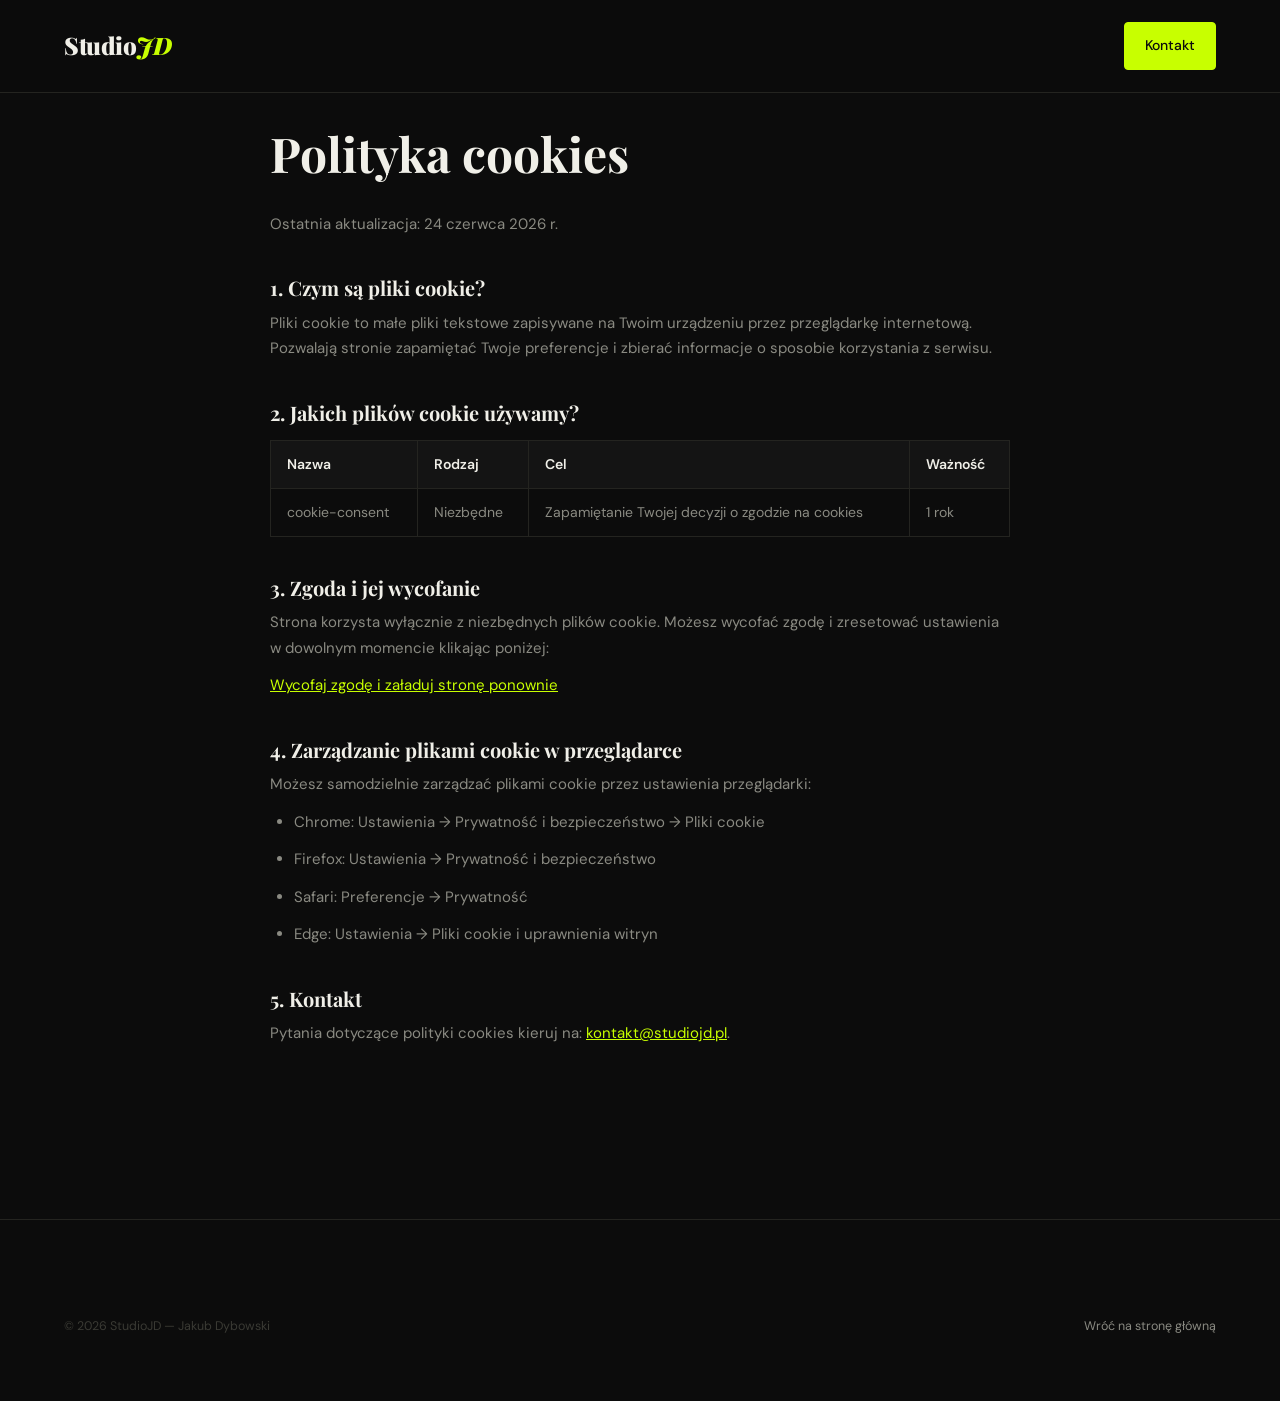
==== commit cc92a3d5: "revert: move blog/performance/a11y changes to the wersja-testowa branch Reverts 6128047 and 387df3e " ====
--- a/polityka-cookies.html
+++ b/polityka-cookies.html
@@ -5,6 +5,9 @@
   <meta name="viewport" content="width=device-width, initial-scale=1.0">
   <title>Polityka cookies — StudioJD</title>
   <meta name="robots" content="noindex, follow">
+  <link rel="preconnect" href="https://fonts.googleapis.com">
+  <link rel="preconnect" href="https://fonts.gstatic.com" crossorigin>
+  <link href="https://fonts.googleapis.com/css2?family=Playfair+Display:wght@700&family=DM+Sans:wght@400;500&display=swap" rel="stylesheet">
   <link rel="stylesheet" href="css/style.css">
   <style>
     .legal-page { padding-block: 8rem 6rem; max-width: 740px; margin-inline: auto; }
--- a/css/style.css
+++ b/css/style.css
@@ -1,56 +1,3 @@
-/* ════════════════════════════════════════════
-   FONTY — hostowane lokalnie (szybszy LCP, brak zapytań do Google)
-════════════════════════════════════════════ */
-@font-face {
-  font-family: 'DM Sans';
-  font-style: normal;
-  font-weight: 300 600;
-  font-display: swap;
-  src: url('/fonts/dm-sans-normal-latin-ext.woff2') format('woff2');
-  unicode-range: U+0100-02BA, U+02BD-02C5, U+02C7-02CC, U+02CE-02D7, U+02DD-02FF, U+0304, U+0308, U+0329, U+1D00-1DBF, U+1E00-1E9F, U+1EF2-1EFF, U+2020, U+20A0-20AB, U+20AD-20C4, U+2113, U+2C60-2C7F, U+A720-A7FF;
-}
-@font-face {
-  font-family: 'DM Sans';
-  font-style: normal;
-  font-weight: 300 600;
-  font-display: swap;
-  src: url('/fonts/dm-sans-normal-latin.woff2') format('woff2');
-  unicode-range: U+0000-00FF, U+0131, U+0152-0153, U+02BB-02BC, U+02C6, U+02DA, U+02DC, U+0304, U+0308, U+0329, U+2000-206F, U+20AC, U+2122, U+2191, U+2193, U+2212, U+2215, U+FEFF, U+FFFD;
-}
-@font-face {
-  font-family: 'Playfair Display';
-  font-style: italic;
-  font-weight: 400 700;
-  font-display: swap;
-  src: url('/fonts/playfair-display-italic-latin-ext.woff2') format('woff2');
-  unicode-range: U+0100-02BA, U+02BD-02C5, U+02C7-02CC, U+02CE-02D7, U+02DD-02FF, U+0304, U+0308, U+0329, U+1D00-1DBF, U+1E00-1E9F, U+1EF2-1EFF, U+2020, U+20A0-20AB, U+20AD-20C4, U+2113, U+2C60-2C7F, U+A720-A7FF;
-}
-@font-face {
-  font-family: 'Playfair Display';
-  font-style: italic;
-  font-weight: 400 700;
-  font-display: swap;
-  src: url('/fonts/playfair-display-italic-latin.woff2') format('woff2');
-  unicode-range: U+0000-00FF, U+0131, U+0152-0153, U+02BB-02BC, U+02C6, U+02DA, U+02DC, U+0304, U+0308, U+0329, U+2000-206F, U+20AC, U+2122, U+2191, U+2193, U+2212, U+2215, U+FEFF, U+FFFD;
-}
-@font-face {
-  font-family: 'Playfair Display';
-  font-style: normal;
-  font-weight: 700 900;
-  font-display: swap;
-  src: url('/fonts/playfair-display-normal-latin-ext.woff2') format('woff2');
-  unicode-range: U+0100-02BA, U+02BD-02C5, U+02C7-02CC, U+02CE-02D7, U+02DD-02FF, U+0304, U+0308, U+0329, U+1D00-1DBF, U+1E00-1E9F, U+1EF2-1EFF, U+2020, U+20A0-20AB, U+20AD-20C4, U+2113, U+2C60-2C7F, U+A720-A7FF;
-}
-@font-face {
-  font-family: 'Playfair Display';
-  font-style: normal;
-  font-weight: 700 900;
-  font-display: swap;
-  src: url('/fonts/playfair-display-normal-latin.woff2') format('woff2');
-  unicode-range: U+0000-00FF, U+0131, U+0152-0153, U+02BB-02BC, U+02C6, U+02DA, U+02DC, U+0304, U+0308, U+0329, U+2000-206F, U+20AC, U+2122, U+2191, U+2193, U+2212, U+2215, U+FEFF, U+FFFD;
-}
-
-
 /* ════════════════════════════════════════════
    TOKENS
 ════════════════════════════════════════════ */
@@ -62,7 +9,7 @@
   --accent-2:  #9ECC00;
   --text:      #F0EFE8;
   --text-2:    #8A8A82;
-  --text-3:    #80807A; /* min. 4.5:1 na --bg i --bg-2 (WCAG AA) */
+  --text-3:    #3A3A34;
   --border:    #242420;
   --border-2:  #2E2E28;
   --green:     #4ADE80;
@@ -1932,6 +1879,54 @@
 .btn-cookie-accept:hover { background: var(--text); transform: translateY(-1px); }
 
 /* ════════════════════════════════════════════
+   PAGE LOADER
+════════════════════════════════════════════ */
+#pageLoader {
+  position: fixed;
+  inset: 0;
+  z-index: 9999;
+  background: var(--bg);
+  display: flex;
+  align-items: center;
+  justify-content: center;
+  transition: opacity 0.5s var(--ease);
+}
+#pageLoader.is-done {
+  opacity: 0;
+  pointer-events: none;
+}
+.loader__inner {
+  display: flex;
+  flex-direction: column;
+  align-items: center;
+  gap: var(--s5);
+}
+.loader__logo {
+  font-family: var(--font-sans);
+  font-size: clamp(2rem, 5vw, 2.75rem);
+  font-weight: 300;
+  color: var(--text);
+  letter-spacing: -0.03em;
+}
+.loader__logo strong {
+  font-weight: 900;
+  color: var(--accent);
+}
+.loader__bar {
+  width: 160px;
+  height: 1px;
+  background: rgba(255,255,255,0.1);
+  overflow: hidden;
+}
+.loader__fill {
+  height: 100%;
+  width: 0;
+  background: var(--accent);
+  animation: loaderFill 1.3s var(--ease) forwards;
+}
+@keyframes loaderFill { to { width: 100%; } }
+
+/* ════════════════════════════════════════════
    DLA KOGO
 ════════════════════════════════════════════ */
 .forwho {
@@ -2143,6 +2138,7 @@
 
 /* prefers-reduced-motion */
 @media (prefers-reduced-motion: reduce) {
+  .loader__fill { animation: none; width: 100%; }
   .techstack__track { animation: none; }
   .float-cta { transition: none; }
 }
@@ -2229,212 +2225,3 @@
   .hero__heading { font-size: clamp(2rem, 13.5vw, 5.5rem); }
   .hero__line--accent { margin-left: clamp(0.75rem, 5vw, 3rem); }
 }
-
-/* ════════════════════════════════════════════
-   BLOG — lista wpisów i artykuł
-   Układ redakcyjny: wiersze zamiast kart, wąska kolumna do czytania.
-════════════════════════════════════════════ */
-.blog-hero {
-  padding-block: clamp(8rem, 18vw, 12rem) var(--s8);
-  border-bottom: 1px solid var(--border);
-}
-.blog-hero__label {
-  font-size: 0.78rem;
-  letter-spacing: 0.18em;
-  text-transform: uppercase;
-  color: var(--text-3);
-  margin-bottom: var(--s3);
-}
-.blog-hero__title {
-  font-size: clamp(2.75rem, 8vw, 6.5rem);
-  letter-spacing: -0.035em;
-  max-width: 14ch;
-}
-.blog-hero__title em { color: var(--accent); font-style: italic; }
-.blog-hero__lead {
-  margin-top: var(--s4);
-  max-width: 52ch;
-  color: var(--text-2);
-  font-size: clamp(1rem, 1.4vw, 1.15rem);
-  line-height: 1.7;
-}
-
-.post-list { list-style: none; padding: 0; margin: 0; }
-.post-row { border-bottom: 1px solid var(--border); }
-.post-row__link {
-  display: grid;
-  grid-template-columns: 4rem 1fr auto;
-  gap: var(--s4);
-  align-items: start;
-  padding-block: var(--s6);
-  color: inherit;
-  text-decoration: none;
-}
-.post-row__num {
-  font-size: 0.78rem;
-  letter-spacing: 0.15em;
-  color: var(--text-3);
-  padding-top: 0.55rem;
-}
-.post-row__cat {
-  display: inline-block;
-  font-size: 0.72rem;
-  letter-spacing: 0.14em;
-  text-transform: uppercase;
-  color: var(--accent);
-  margin-bottom: var(--s1);
-}
-.post-row__title {
-  font-size: clamp(1.5rem, 3.2vw, 2.4rem);
-  letter-spacing: -0.02em;
-  max-width: 28ch;
-  transition: color var(--t) var(--ease);
-}
-.post-row__excerpt {
-  margin-top: var(--s2);
-  max-width: 62ch;
-  color: var(--text-2);
-  line-height: 1.7;
-}
-.post-row__meta {
-  margin-top: var(--s2);
-  font-size: 0.82rem;
-  color: var(--text-3);
-}
-.post-row__arrow {
-  width: 3rem; height: 3rem;
-  display: grid; place-items: center;
-  border: 1px solid var(--border-2);
-  border-radius: 50%;
-  color: var(--text-2);
-  transition: transform var(--t) var(--ease), background var(--t) var(--ease), color var(--t) var(--ease), border-color var(--t) var(--ease);
-}
-.post-row__link:hover .post-row__title { color: var(--accent); }
-.post-row__link:hover .post-row__arrow {
-  background: var(--accent); border-color: var(--accent); color: var(--bg);
-  transform: translateX(4px) rotate(-45deg);
-}
-.post-row__link:focus-visible { outline: 2px solid var(--accent); outline-offset: 6px; }
-
-/* Artykuł */
-.article { padding-block: clamp(8rem, 16vw, 11rem) var(--s12); }
-.article__inner { max-width: 44rem; margin-inline: auto; }
-.article__crumbs {
-  font-size: 0.82rem; color: var(--text-3); margin-bottom: var(--s4);
-}
-.article__crumbs a { color: var(--text-2); text-decoration: none; }
-.article__crumbs a:hover { color: var(--accent); }
-.article__cat {
-  font-size: 0.72rem; letter-spacing: 0.14em; text-transform: uppercase; color: var(--accent);
-}
-.article__title {
-  margin-top: var(--s2);
-  font-size: clamp(2.2rem, 5.5vw, 3.9rem);
-  letter-spacing: -0.03em;
-}
-.article__meta {
-  margin-top: var(--s3);
-  padding-bottom: var(--s4);
-  border-bottom: 1px solid var(--border);
-  font-size: 0.85rem; color: var(--text-3);
-  display: flex; flex-wrap: wrap; gap: 0.35rem 1.25rem;
-}
-.article__lead {
-  margin-top: var(--s4);
-  font-size: clamp(1.1rem, 1.7vw, 1.3rem);
-  line-height: 1.65;
-  color: var(--text);
-}
-.prose { margin-top: var(--s4); color: #C9C8C0; font-size: 1.0625rem; line-height: 1.8; }
-.prose > * + * { margin-top: 1.15em; }
-.prose h2 {
-  margin-top: 2.2em;
-  font-size: clamp(1.5rem, 3vw, 2.1rem);
-  color: var(--text);
-  letter-spacing: -0.02em;
-}
-.prose h3 { margin-top: 1.8em; font-size: 1.25rem; color: var(--text); }
-.prose strong { color: var(--text); font-weight: 600; }
-.prose a { color: var(--accent); text-underline-offset: 3px; }
-.prose a:hover { color: var(--text); }
-.prose ul, .prose ol { padding-left: 1.3em; }
-.prose ul { list-style: none; }
-.prose ul li { position: relative; }
-.prose ul li::before {
-  content: ''; position: absolute; left: -1.1em; top: 0.78em;
-  width: 0.45em; height: 1px; background: var(--accent);
-}
-.prose ol { list-style: decimal; }
-.prose li + li { margin-top: 0.5em; }
-.prose sup a { text-decoration: none; font-size: 0.75em; }
-
-.keybox {
-  margin-top: var(--s6);
-  padding: var(--s4);
-  background: var(--bg-2);
-  border: 1px solid var(--border);
-  border-left: 3px solid var(--accent);
-  border-radius: var(--radius);
-}
-.keybox__title {
-  font-family: var(--font-sans);
-  font-size: 0.75rem; letter-spacing: 0.16em; text-transform: uppercase;
-  color: var(--accent); margin-bottom: var(--s2);
-}
-.keybox ul { list-style: none; padding: 0; margin: 0; }
-.keybox li { color: var(--text); line-height: 1.6; padding-left: 1.2em; position: relative; }
-.keybox li + li { margin-top: 0.6em; }
-.keybox li::before { content: '→'; position: absolute; left: 0; color: var(--accent); }
-
-.stat-callout {
-  display: grid; grid-template-columns: auto 1fr; gap: var(--s3); align-items: center;
-  padding-block: var(--s3);
-  border-top: 1px solid var(--border); border-bottom: 1px solid var(--border);
-}
-.stat-callout__num {
-  font-family: var(--font-serif); font-weight: 900;
-  font-size: clamp(2.5rem, 6vw, 3.75rem); line-height: 1; color: var(--accent);
-  letter-spacing: -0.03em;
-}
-.stat-callout__text { font-size: 0.98rem; line-height: 1.6; color: var(--text-2); }
-
-.prose table { width: 100%; border-collapse: collapse; font-size: 0.95rem; }
-.prose th, .prose td { text-align: left; padding: 0.7rem 0.75rem; border-bottom: 1px solid var(--border); vertical-align: top; }
-.prose th { color: var(--text); font-weight: 600; font-size: 0.82rem; letter-spacing: 0.04em; }
-.table-wrap { overflow-x: auto; -webkit-overflow-scrolling: touch; }
-
-.article-cta {
-  margin-top: var(--s8);
-  padding: clamp(1.75rem, 4vw, 2.75rem);
-  background: var(--accent); color: var(--bg);
-  border-radius: var(--radius-md);
-}
-.article-cta h2 { font-size: clamp(1.5rem, 3vw, 2rem); color: var(--bg); letter-spacing: -0.02em; }
-.article-cta p { margin-top: var(--s2); max-width: 46ch; line-height: 1.6; }
-.article-cta .btn {
-  margin-top: var(--s3); background: var(--bg); color: var(--text); border-color: var(--bg);
-}
-.article-cta .btn:hover { background: #222; }
-.article-cta .btn:focus-visible { outline-color: var(--bg); }
-
-.sources {
-  margin-top: var(--s8); padding-top: var(--s4);
-  border-top: 1px solid var(--border);
-  font-size: 0.85rem; color: var(--text-3); line-height: 1.6;
-}
-.sources h2 { font-family: var(--font-sans); font-size: 0.75rem; letter-spacing: 0.16em; text-transform: uppercase; color: var(--text-2); margin-bottom: var(--s2); }
-.sources ol { padding-left: 1.3em; list-style: decimal; }
-.sources li + li { margin-top: 0.5em; }
-.sources a { color: var(--text-2); word-break: break-word; }
-.sources a:hover { color: var(--accent); }
-
-.related { margin-top: var(--s8); }
-.related h2 { font-family: var(--font-sans); font-size: 0.75rem; letter-spacing: 0.16em; text-transform: uppercase; color: var(--text-2); margin-bottom: var(--s2); }
-.related a { display: block; padding-block: var(--s2); border-bottom: 1px solid var(--border); color: var(--text); text-decoration: none; font-family: var(--font-serif); font-size: 1.2rem; }
-.related a:hover { color: var(--accent); }
-
-@media (max-width: 640px) {
-  .post-row__link { grid-template-columns: 1fr; gap: var(--s2); padding-block: var(--s4); }
-  .post-row__num, .post-row__arrow { display: none; }
-  .stat-callout { grid-template-columns: 1fr; gap: var(--s1); }
-}
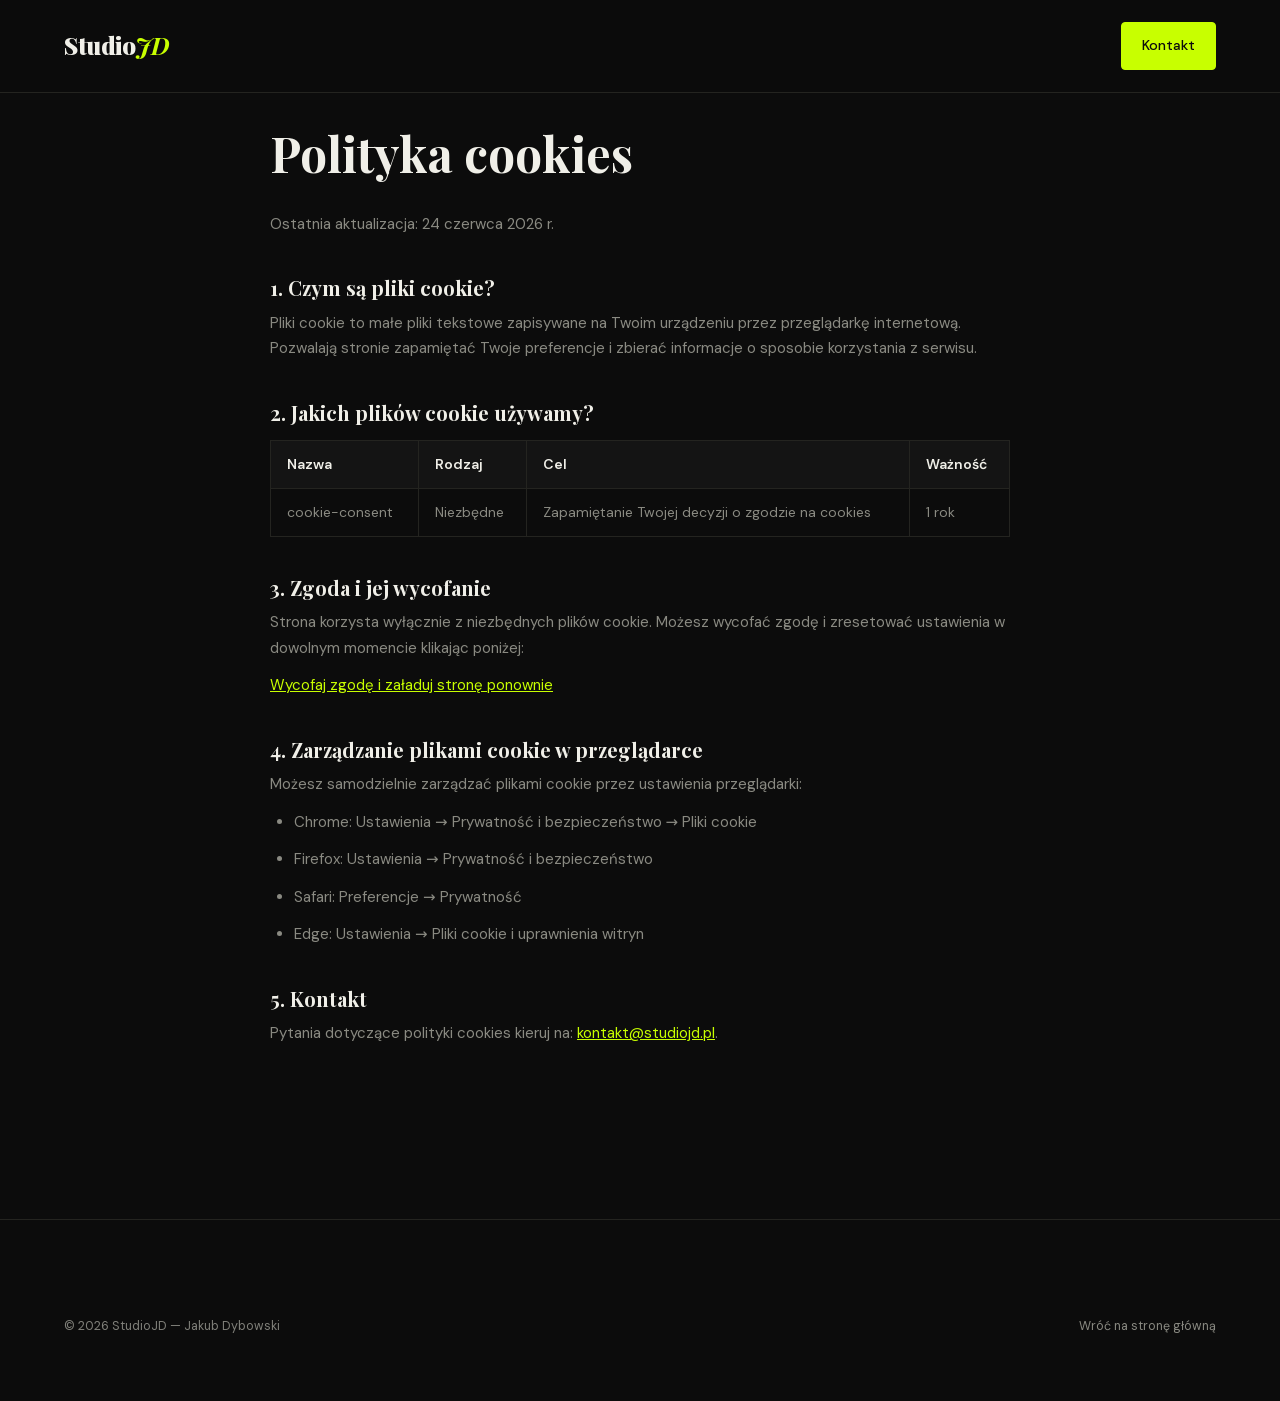
==== commit 4fb0099b: "Revert "revert: move blog/performance/a11y changes to the wersja-testowa branch" This reverts commit" ====
--- a/polityka-cookies.html
+++ b/polityka-cookies.html
@@ -5,9 +5,6 @@
   <meta name="viewport" content="width=device-width, initial-scale=1.0">
   <title>Polityka cookies — StudioJD</title>
   <meta name="robots" content="noindex, follow">
-  <link rel="preconnect" href="https://fonts.googleapis.com">
-  <link rel="preconnect" href="https://fonts.gstatic.com" crossorigin>
-  <link href="https://fonts.googleapis.com/css2?family=Playfair+Display:wght@700&family=DM+Sans:wght@400;500&display=swap" rel="stylesheet">
   <link rel="stylesheet" href="css/style.css">
   <style>
     .legal-page { padding-block: 8rem 6rem; max-width: 740px; margin-inline: auto; }
--- a/css/style.css
+++ b/css/style.css
@@ -1,3 +1,56 @@
+/* ════════════════════════════════════════════
+   FONTY — hostowane lokalnie (szybszy LCP, brak zapytań do Google)
+════════════════════════════════════════════ */
+@font-face {
+  font-family: 'DM Sans';
+  font-style: normal;
+  font-weight: 300 600;
+  font-display: swap;
+  src: url('/fonts/dm-sans-normal-latin-ext.woff2') format('woff2');
+  unicode-range: U+0100-02BA, U+02BD-02C5, U+02C7-02CC, U+02CE-02D7, U+02DD-02FF, U+0304, U+0308, U+0329, U+1D00-1DBF, U+1E00-1E9F, U+1EF2-1EFF, U+2020, U+20A0-20AB, U+20AD-20C4, U+2113, U+2C60-2C7F, U+A720-A7FF;
+}
+@font-face {
+  font-family: 'DM Sans';
+  font-style: normal;
+  font-weight: 300 600;
+  font-display: swap;
+  src: url('/fonts/dm-sans-normal-latin.woff2') format('woff2');
+  unicode-range: U+0000-00FF, U+0131, U+0152-0153, U+02BB-02BC, U+02C6, U+02DA, U+02DC, U+0304, U+0308, U+0329, U+2000-206F, U+20AC, U+2122, U+2191, U+2193, U+2212, U+2215, U+FEFF, U+FFFD;
+}
+@font-face {
+  font-family: 'Playfair Display';
+  font-style: italic;
+  font-weight: 400 700;
+  font-display: swap;
+  src: url('/fonts/playfair-display-italic-latin-ext.woff2') format('woff2');
+  unicode-range: U+0100-02BA, U+02BD-02C5, U+02C7-02CC, U+02CE-02D7, U+02DD-02FF, U+0304, U+0308, U+0329, U+1D00-1DBF, U+1E00-1E9F, U+1EF2-1EFF, U+2020, U+20A0-20AB, U+20AD-20C4, U+2113, U+2C60-2C7F, U+A720-A7FF;
+}
+@font-face {
+  font-family: 'Playfair Display';
+  font-style: italic;
+  font-weight: 400 700;
+  font-display: swap;
+  src: url('/fonts/playfair-display-italic-latin.woff2') format('woff2');
+  unicode-range: U+0000-00FF, U+0131, U+0152-0153, U+02BB-02BC, U+02C6, U+02DA, U+02DC, U+0304, U+0308, U+0329, U+2000-206F, U+20AC, U+2122, U+2191, U+2193, U+2212, U+2215, U+FEFF, U+FFFD;
+}
+@font-face {
+  font-family: 'Playfair Display';
+  font-style: normal;
+  font-weight: 700 900;
+  font-display: swap;
+  src: url('/fonts/playfair-display-normal-latin-ext.woff2') format('woff2');
+  unicode-range: U+0100-02BA, U+02BD-02C5, U+02C7-02CC, U+02CE-02D7, U+02DD-02FF, U+0304, U+0308, U+0329, U+1D00-1DBF, U+1E00-1E9F, U+1EF2-1EFF, U+2020, U+20A0-20AB, U+20AD-20C4, U+2113, U+2C60-2C7F, U+A720-A7FF;
+}
+@font-face {
+  font-family: 'Playfair Display';
+  font-style: normal;
+  font-weight: 700 900;
+  font-display: swap;
+  src: url('/fonts/playfair-display-normal-latin.woff2') format('woff2');
+  unicode-range: U+0000-00FF, U+0131, U+0152-0153, U+02BB-02BC, U+02C6, U+02DA, U+02DC, U+0304, U+0308, U+0329, U+2000-206F, U+20AC, U+2122, U+2191, U+2193, U+2212, U+2215, U+FEFF, U+FFFD;
+}
+
+
 /* ════════════════════════════════════════════
    TOKENS
 ════════════════════════════════════════════ */
@@ -9,7 +62,7 @@
   --accent-2:  #9ECC00;
   --text:      #F0EFE8;
   --text-2:    #8A8A82;
-  --text-3:    #3A3A34;
+  --text-3:    #80807A; /* min. 4.5:1 na --bg i --bg-2 (WCAG AA) */
   --border:    #242420;
   --border-2:  #2E2E28;
   --green:     #4ADE80;
@@ -1879,54 +1932,6 @@
 .btn-cookie-accept:hover { background: var(--text); transform: translateY(-1px); }
 
 /* ════════════════════════════════════════════
-   PAGE LOADER
-════════════════════════════════════════════ */
-#pageLoader {
-  position: fixed;
-  inset: 0;
-  z-index: 9999;
-  background: var(--bg);
-  display: flex;
-  align-items: center;
-  justify-content: center;
-  transition: opacity 0.5s var(--ease);
-}
-#pageLoader.is-done {
-  opacity: 0;
-  pointer-events: none;
-}
-.loader__inner {
-  display: flex;
-  flex-direction: column;
-  align-items: center;
-  gap: var(--s5);
-}
-.loader__logo {
-  font-family: var(--font-sans);
-  font-size: clamp(2rem, 5vw, 2.75rem);
-  font-weight: 300;
-  color: var(--text);
-  letter-spacing: -0.03em;
-}
-.loader__logo strong {
-  font-weight: 900;
-  color: var(--accent);
-}
-.loader__bar {
-  width: 160px;
-  height: 1px;
-  background: rgba(255,255,255,0.1);
-  overflow: hidden;
-}
-.loader__fill {
-  height: 100%;
-  width: 0;
-  background: var(--accent);
-  animation: loaderFill 1.3s var(--ease) forwards;
-}
-@keyframes loaderFill { to { width: 100%; } }
-
-/* ════════════════════════════════════════════
    DLA KOGO
 ════════════════════════════════════════════ */
 .forwho {
@@ -2138,7 +2143,6 @@
 
 /* prefers-reduced-motion */
 @media (prefers-reduced-motion: reduce) {
-  .loader__fill { animation: none; width: 100%; }
   .techstack__track { animation: none; }
   .float-cta { transition: none; }
 }
@@ -2225,3 +2229,212 @@
   .hero__heading { font-size: clamp(2rem, 13.5vw, 5.5rem); }
   .hero__line--accent { margin-left: clamp(0.75rem, 5vw, 3rem); }
 }
+
+/* ════════════════════════════════════════════
+   BLOG — lista wpisów i artykuł
+   Układ redakcyjny: wiersze zamiast kart, wąska kolumna do czytania.
+════════════════════════════════════════════ */
+.blog-hero {
+  padding-block: clamp(8rem, 18vw, 12rem) var(--s8);
+  border-bottom: 1px solid var(--border);
+}
+.blog-hero__label {
+  font-size: 0.78rem;
+  letter-spacing: 0.18em;
+  text-transform: uppercase;
+  color: var(--text-3);
+  margin-bottom: var(--s3);
+}
+.blog-hero__title {
+  font-size: clamp(2.75rem, 8vw, 6.5rem);
+  letter-spacing: -0.035em;
+  max-width: 14ch;
+}
+.blog-hero__title em { color: var(--accent); font-style: italic; }
+.blog-hero__lead {
+  margin-top: var(--s4);
+  max-width: 52ch;
+  color: var(--text-2);
+  font-size: clamp(1rem, 1.4vw, 1.15rem);
+  line-height: 1.7;
+}
+
+.post-list { list-style: none; padding: 0; margin: 0; }
+.post-row { border-bottom: 1px solid var(--border); }
+.post-row__link {
+  display: grid;
+  grid-template-columns: 4rem 1fr auto;
+  gap: var(--s4);
+  align-items: start;
+  padding-block: var(--s6);
+  color: inherit;
+  text-decoration: none;
+}
+.post-row__num {
+  font-size: 0.78rem;
+  letter-spacing: 0.15em;
+  color: var(--text-3);
+  padding-top: 0.55rem;
+}
+.post-row__cat {
+  display: inline-block;
+  font-size: 0.72rem;
+  letter-spacing: 0.14em;
+  text-transform: uppercase;
+  color: var(--accent);
+  margin-bottom: var(--s1);
+}
+.post-row__title {
+  font-size: clamp(1.5rem, 3.2vw, 2.4rem);
+  letter-spacing: -0.02em;
+  max-width: 28ch;
+  transition: color var(--t) var(--ease);
+}
+.post-row__excerpt {
+  margin-top: var(--s2);
+  max-width: 62ch;
+  color: var(--text-2);
+  line-height: 1.7;
+}
+.post-row__meta {
+  margin-top: var(--s2);
+  font-size: 0.82rem;
+  color: var(--text-3);
+}
+.post-row__arrow {
+  width: 3rem; height: 3rem;
+  display: grid; place-items: center;
+  border: 1px solid var(--border-2);
+  border-radius: 50%;
+  color: var(--text-2);
+  transition: transform var(--t) var(--ease), background var(--t) var(--ease), color var(--t) var(--ease), border-color var(--t) var(--ease);
+}
+.post-row__link:hover .post-row__title { color: var(--accent); }
+.post-row__link:hover .post-row__arrow {
+  background: var(--accent); border-color: var(--accent); color: var(--bg);
+  transform: translateX(4px) rotate(-45deg);
+}
+.post-row__link:focus-visible { outline: 2px solid var(--accent); outline-offset: 6px; }
+
+/* Artykuł */
+.article { padding-block: clamp(8rem, 16vw, 11rem) var(--s12); }
+.article__inner { max-width: 44rem; margin-inline: auto; }
+.article__crumbs {
+  font-size: 0.82rem; color: var(--text-3); margin-bottom: var(--s4);
+}
+.article__crumbs a { color: var(--text-2); text-decoration: none; }
+.article__crumbs a:hover { color: var(--accent); }
+.article__cat {
+  font-size: 0.72rem; letter-spacing: 0.14em; text-transform: uppercase; color: var(--accent);
+}
+.article__title {
+  margin-top: var(--s2);
+  font-size: clamp(2.2rem, 5.5vw, 3.9rem);
+  letter-spacing: -0.03em;
+}
+.article__meta {
+  margin-top: var(--s3);
+  padding-bottom: var(--s4);
+  border-bottom: 1px solid var(--border);
+  font-size: 0.85rem; color: var(--text-3);
+  display: flex; flex-wrap: wrap; gap: 0.35rem 1.25rem;
+}
+.article__lead {
+  margin-top: var(--s4);
+  font-size: clamp(1.1rem, 1.7vw, 1.3rem);
+  line-height: 1.65;
+  color: var(--text);
+}
+.prose { margin-top: var(--s4); color: #C9C8C0; font-size: 1.0625rem; line-height: 1.8; }
+.prose > * + * { margin-top: 1.15em; }
+.prose h2 {
+  margin-top: 2.2em;
+  font-size: clamp(1.5rem, 3vw, 2.1rem);
+  color: var(--text);
+  letter-spacing: -0.02em;
+}
+.prose h3 { margin-top: 1.8em; font-size: 1.25rem; color: var(--text); }
+.prose strong { color: var(--text); font-weight: 600; }
+.prose a { color: var(--accent); text-underline-offset: 3px; }
+.prose a:hover { color: var(--text); }
+.prose ul, .prose ol { padding-left: 1.3em; }
+.prose ul { list-style: none; }
+.prose ul li { position: relative; }
+.prose ul li::before {
+  content: ''; position: absolute; left: -1.1em; top: 0.78em;
+  width: 0.45em; height: 1px; background: var(--accent);
+}
+.prose ol { list-style: decimal; }
+.prose li + li { margin-top: 0.5em; }
+.prose sup a { text-decoration: none; font-size: 0.75em; }
+
+.keybox {
+  margin-top: var(--s6);
+  padding: var(--s4);
+  background: var(--bg-2);
+  border: 1px solid var(--border);
+  border-left: 3px solid var(--accent);
+  border-radius: var(--radius);
+}
+.keybox__title {
+  font-family: var(--font-sans);
+  font-size: 0.75rem; letter-spacing: 0.16em; text-transform: uppercase;
+  color: var(--accent); margin-bottom: var(--s2);
+}
+.keybox ul { list-style: none; padding: 0; margin: 0; }
+.keybox li { color: var(--text); line-height: 1.6; padding-left: 1.2em; position: relative; }
+.keybox li + li { margin-top: 0.6em; }
+.keybox li::before { content: '→'; position: absolute; left: 0; color: var(--accent); }
+
+.stat-callout {
+  display: grid; grid-template-columns: auto 1fr; gap: var(--s3); align-items: center;
+  padding-block: var(--s3);
+  border-top: 1px solid var(--border); border-bottom: 1px solid var(--border);
+}
+.stat-callout__num {
+  font-family: var(--font-serif); font-weight: 900;
+  font-size: clamp(2.5rem, 6vw, 3.75rem); line-height: 1; color: var(--accent);
+  letter-spacing: -0.03em;
+}
+.stat-callout__text { font-size: 0.98rem; line-height: 1.6; color: var(--text-2); }
+
+.prose table { width: 100%; border-collapse: collapse; font-size: 0.95rem; }
+.prose th, .prose td { text-align: left; padding: 0.7rem 0.75rem; border-bottom: 1px solid var(--border); vertical-align: top; }
+.prose th { color: var(--text); font-weight: 600; font-size: 0.82rem; letter-spacing: 0.04em; }
+.table-wrap { overflow-x: auto; -webkit-overflow-scrolling: touch; }
+
+.article-cta {
+  margin-top: var(--s8);
+  padding: clamp(1.75rem, 4vw, 2.75rem);
+  background: var(--accent); color: var(--bg);
+  border-radius: var(--radius-md);
+}
+.article-cta h2 { font-size: clamp(1.5rem, 3vw, 2rem); color: var(--bg); letter-spacing: -0.02em; }
+.article-cta p { margin-top: var(--s2); max-width: 46ch; line-height: 1.6; }
+.article-cta .btn {
+  margin-top: var(--s3); background: var(--bg); color: var(--text); border-color: var(--bg);
+}
+.article-cta .btn:hover { background: #222; }
+.article-cta .btn:focus-visible { outline-color: var(--bg); }
+
+.sources {
+  margin-top: var(--s8); padding-top: var(--s4);
+  border-top: 1px solid var(--border);
+  font-size: 0.85rem; color: var(--text-3); line-height: 1.6;
+}
+.sources h2 { font-family: var(--font-sans); font-size: 0.75rem; letter-spacing: 0.16em; text-transform: uppercase; color: var(--text-2); margin-bottom: var(--s2); }
+.sources ol { padding-left: 1.3em; list-style: decimal; }
+.sources li + li { margin-top: 0.5em; }
+.sources a { color: var(--text-2); word-break: break-word; }
+.sources a:hover { color: var(--accent); }
+
+.related { margin-top: var(--s8); }
+.related h2 { font-family: var(--font-sans); font-size: 0.75rem; letter-spacing: 0.16em; text-transform: uppercase; color: var(--text-2); margin-bottom: var(--s2); }
+.related a { display: block; padding-block: var(--s2); border-bottom: 1px solid var(--border); color: var(--text); text-decoration: none; font-family: var(--font-serif); font-size: 1.2rem; }
+.related a:hover { color: var(--accent); }
+
+@media (max-width: 640px) {
+  .post-row__link { grid-template-columns: 1fr; gap: var(--s2); padding-block: var(--s4); }
+  .post-row__num, .post-row__arrow { display: none; }
+  .stat-callout { grid-template-columns: 1fr; gap: var(--s1); }
+}
